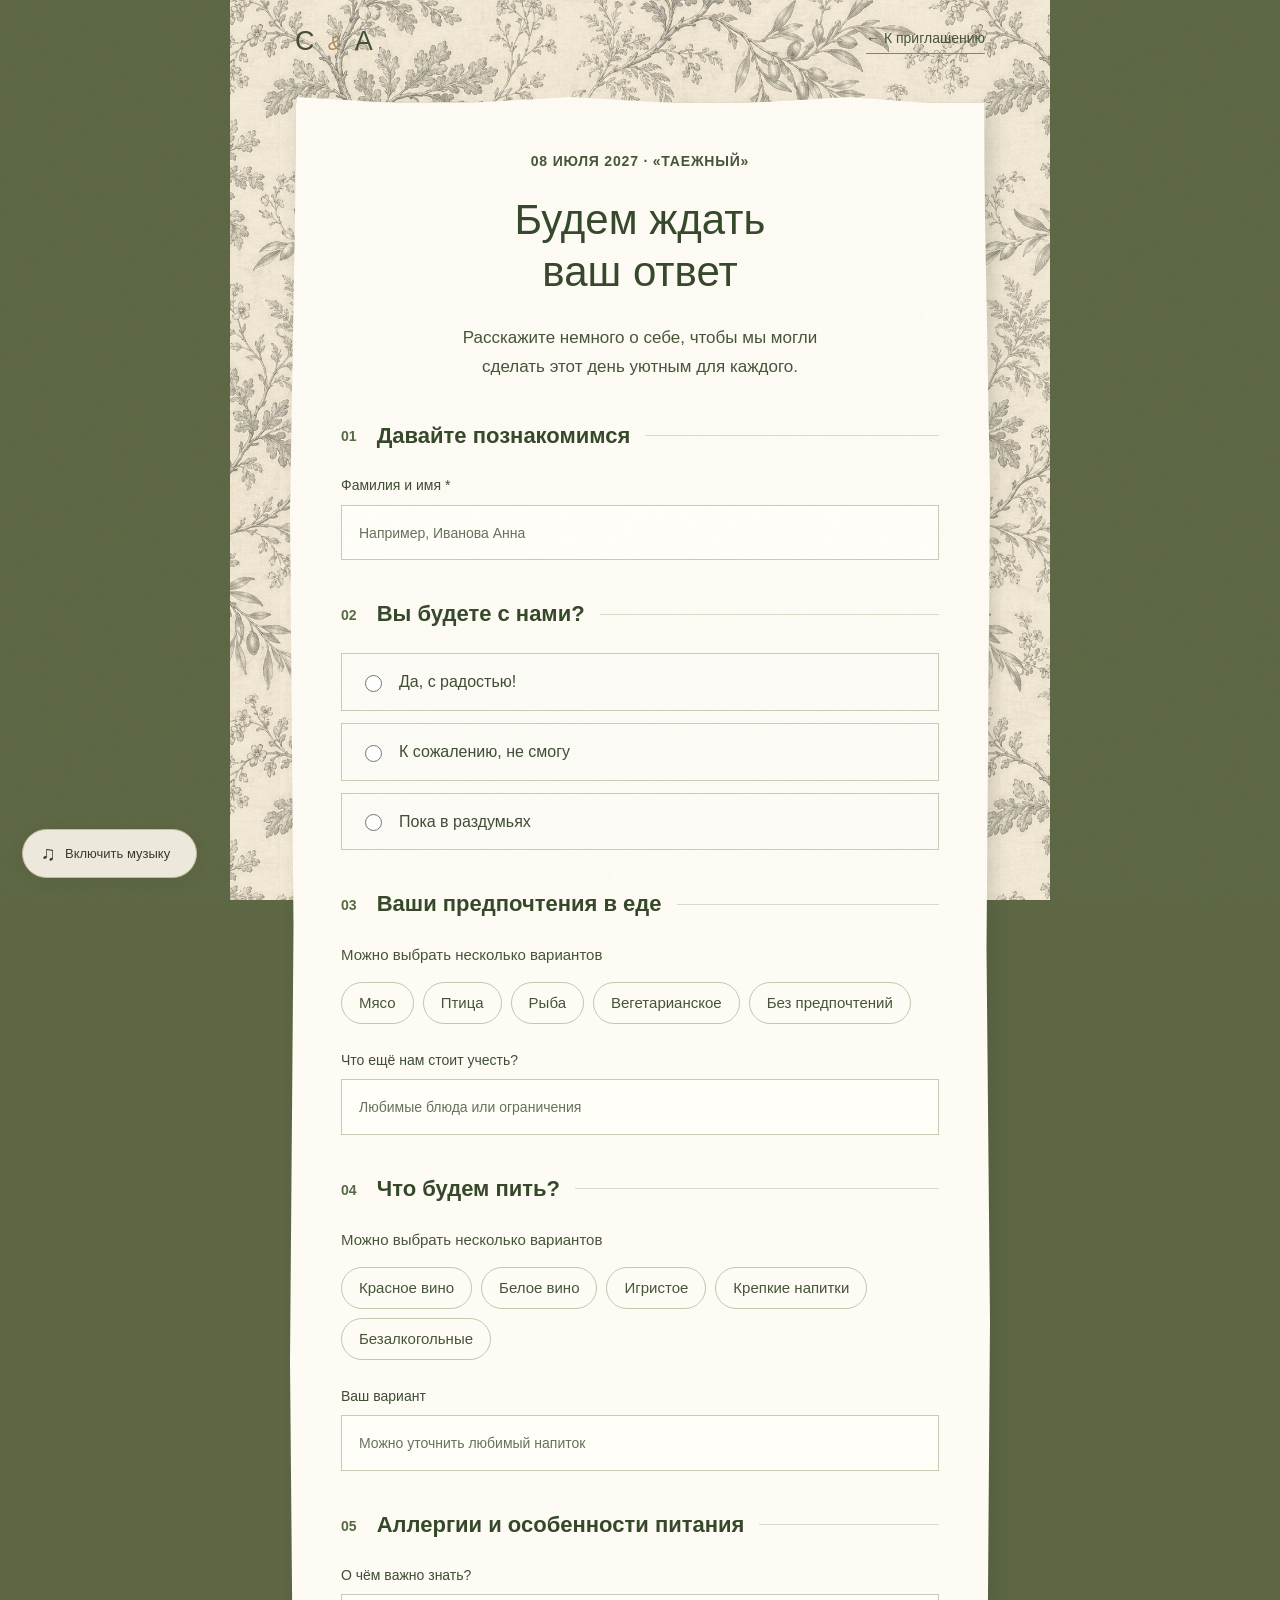
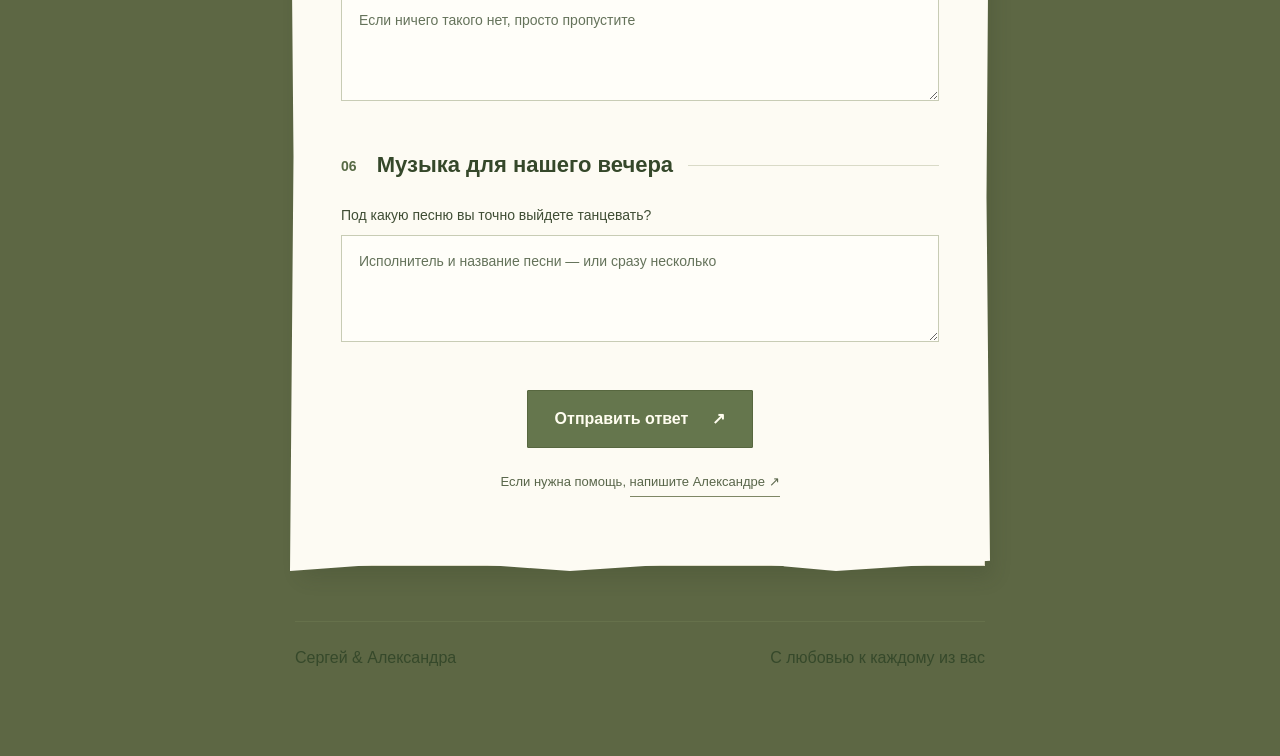
==== rsvp.html @ 19d443c9 "Add files via upload" ====
<!doctype html><html lang="ru"><head><meta charset="utf-8"><meta name="viewport" content="width=device-width,initial-scale=1"><meta name="theme-color" content="#eceee3"><title>Анкета гостя · Сергей и Александра</title><link rel="stylesheet" href="style.css?v=6"><link rel="stylesheet" href="redesign.css?v=2"><script src="app.js?v=7" defer></script><link rel="stylesheet" href="readability.css?v=2"><meta property="og:type" content="website">
<meta property="og:locale" content="ru_RU">
<meta property="og:site_name" content="Сергей и Александра · Свадебное приглашение">
<meta property="og:title" content="Приглашение на свадьбу Сергея и Александры">
<meta property="og:description" content="8 июля 2027 · 14:00 · мини-отель «Таежный». Откройте конверт — внутри ваше приглашение 💌">
<meta property="og:url" content="https://invitationfromsa.ru/rsvp.html">
<meta property="og:image" content="https://invitationfromsa.ru/envelope-v2.png">
<meta property="og:image:type" content="image/png">
<meta property="og:image:width" content="1536">
<meta property="og:image:height" content="1024">
<meta property="og:image:alt" content="Шалфейный свадебный конверт с цветами и зелёной сургучной печатью">
<meta name="twitter:card" content="summary">
<meta name="twitter:title" content="Приглашение на свадьбу Сергея и Александры">
<meta name="twitter:description" content="8 июля 2027 · 14:00 · мини-отель «Таежный». Будем рады разделить этот день с вами!">
<meta name="twitter:image" content="https://invitationfromsa.ru/envelope-v2.png">
<meta name="twitter:image:alt" content="Наш свадебный конверт">
<link rel="canonical" href="https://invitationfromsa.ru/rsvp.html">
</head><body class="form-page"><header><a class="monogram" href="index.html#home">С <i>&</i> А</a><a class="text-link" href="index.html#home">← К приглашению</a></header><main class="form-main"><p class="eyebrow">08 ИЮЛЯ 2027 · «ТАЕЖНЫЙ»</p><h1>Будем ждать<br><em>ваш ответ</em></h1><p class="form-intro">Расскажите немного о себе, чтобы мы могли<br>сделать этот день уютным для каждого.</p><form id="guest-form"><fieldset><legend><span>01</span> Давайте познакомимся</legend><label for="guest-name">Фамилия и имя *</label><input id="guest-name" name="name" autocomplete="name" placeholder="Например, Иванова Анна" maxlength="100" required><div class="form-honeypot" aria-hidden="true"><label>Не заполняйте это поле<input name="website" autocomplete="off" tabindex="-1"></label></div></fieldset><fieldset><legend><span>02</span> Вы будете с нами?</legend><div class="attendance"><label class="choice"><input type="radio" name="attendance" value="Да, с радостью буду!" required><span>Да, с радостью!</span></label><label class="choice"><input type="radio" name="attendance" value="К сожалению, не смогу"><span>К сожалению, не смогу</span></label><label class="choice"><input type="radio" name="attendance" value="Пока в раздумьях"><span>Пока в раздумьях</span></label></div></fieldset><div id="preferences"><fieldset><legend><span>03</span> Ваши предпочтения в еде</legend><p class="field-hint">Можно выбрать несколько вариантов</p><div class="chips" data-options="Мясо|Птица|Рыба|Вегетарианское|Без предпочтений" data-name="food"></div><label for="food-other">Что ещё нам стоит учесть?</label><input name="foodOther" id="food-other" maxlength="300" placeholder="Любимые блюда или ограничения"></fieldset><fieldset><legend><span>04</span> Что будем пить?</legend><p class="field-hint">Можно выбрать несколько вариантов</p><div class="chips" data-options="Красное вино|Белое вино|Игристое|Крепкие напитки|Безалкогольные" data-name="drinks"></div><label for="drinks-other">Ваш вариант</label><input name="drinksOther" id="drinks-other" maxlength="200" placeholder="Можно уточнить любимый напиток"></fieldset><fieldset><legend><span>05</span> Аллергии и особенности питания</legend><label for="allergies">О чём важно знать?</label><textarea name="allergies" id="allergies" rows="3" maxlength="500" placeholder="Если ничего такого нет, просто пропустите"></textarea></fieldset><fieldset><legend><span>06</span> Музыка для нашего вечера</legend><label for="songs">Под какую песню вы точно выйдете танцевать?</label><textarea name="songs" id="songs" rows="3" maxlength="500" placeholder="Исполнитель и название песни — или сразу несколько"></textarea></fieldset></div><div class="form-send"><button class="button" type="submit">Отправить ответ <span>↗</span></button><p class="form-contact">Если нужна помощь, <a class="text-link" href="https://t.me/alex36610" target="_blank" rel="noopener">напишите Александре ↗</a></p></div></form><section class="response-panel" id="response-panel" hidden aria-live="polite"></section></main><footer><span>Сергей & Александра</span><span>С любовью к каждому из вас</span></footer><button class="music-button" id="music" aria-label="Включить фоновую музыку" aria-pressed="false"><span>♫</span> <span id="music-label">Включить музыку</span></button></body></html>
---- style.css ----
:root{--paper:#faf8f0;--ink:#354536;--sage:#7c8d73;--muted:#697261;--line:#c9ceba;--gold:#a58c58}*{box-sizing:border-box}html{scroll-behavior:smooth;scroll-padding-top:80px}body{margin:0;background:var(--paper);color:var(--ink);font:18px/1.75 Georgia,'Times New Roman',serif}body:after{content:"";position:fixed;inset:0;pointer-events:none;opacity:.12;z-index:10;background-image:url("data:image/svg+xml,%3Csvg viewBox='0 0 180 180' xmlns='http://www.w3.org/2000/svg'%3E%3Cfilter id='n'%3E%3CfeTurbulence type='fractalNoise' baseFrequency='.7' numOctaves='3' stitchTiles='stitch'/%3E%3C/filter%3E%3Crect width='100%25' height='100%25' opacity='.22' filter='url(%23n)'/%3E%3C/svg%3E")}a{color:inherit;text-decoration:none}button,input,textarea{font:inherit}button,a,input,textarea{touch-action:manipulation}button{cursor:pointer}button:disabled{cursor:default}button:focus-visible,a:focus-visible,input:focus-visible,textarea:focus-visible,summary:focus-visible{outline:2px solid var(--gold);outline-offset:5px}p{margin:0 0 22px}h1,h2,h3{font-weight:400;line-height:1.15;margin:0}h2{font-size:clamp(36px,4.4vw,62px);margin:18px 0 32px}h3{font-size:29px}small{font-size:13px;color:var(--muted)}header{height:96px;max-width:1320px;margin:auto;padding:0 6%;display:flex;align-items:center;justify-content:space-between;gap:24px;border-bottom:1px solid #a8b69e36;background:#faf8f0}.monogram{font-size:30px;letter-spacing:3px;white-space:nowrap}.monogram i{font-size:20px;color:var(--gold)}nav{display:flex;gap:38px;font-size:15px}nav a:hover,.text-link:hover{color:#89996b}.nav-rsvp{font-size:14px;border-bottom:1px solid var(--sage);padding-bottom:4px}.eyebrow,.tiny,.opening-caption{font:11px/1.7 'Segoe UI',sans-serif;letter-spacing:2.7px}.eyebrow{color:#617151}.tiny{letter-spacing:1.4px;color:var(--muted)}.hero{min-height:780px;height:calc(100svh - 96px);max-height:1100px;position:relative;display:flex;align-items:center;justify-content:center;text-align:center;overflow:hidden}.hero-art{position:absolute;inset:0;background:url('forest.png') center/cover no-repeat;opacity:.87}.hero-art:after{content:"";position:absolute;inset:0;background:linear-gradient(0deg,var(--paper),transparent 18%,transparent 85%,#faf8f033)}.hero-content{position:relative;margin-top:-45px}.hero h1{font-size:clamp(62px,7.4vw,108px);letter-spacing:-4px;line-height:.98}.amp{display:block;font-size:52px;font-style:italic;line-height:1.1;color:var(--gold);margin:10px 0 0}.hero-subtitle{font-size:20px;font-style:italic;margin:30px 0 24px}.hero-date{display:flex;justify-content:center;gap:20px;align-items:center}.hero-date span{font-size:29px;letter-spacing:3px}.hero-date i{font-size:21px;color:var(--muted)}.scroll-link{font-size:13px;display:block;margin-top:34px}.scroll-link span{display:block;font-size:24px;margin-top:8px}.hero-footnote{position:absolute;bottom:26px;font:9px 'Segoe UI',sans-serif;letter-spacing:3px}.section{padding:100px 7%;max-width:1240px;margin:auto}.welcome{text-align:center;max-width:1000px}.lead{font-size:25px;line-height:1.5}.welcome>p:not(.eyebrow){color:#5b6454}.twig{font-size:32px;color:var(--gold);margin:48px 0}.twig:before,.twig:after{content:"";display:inline-block;vertical-align:middle;width:90px;height:1px;background:var(--line);margin:0 20px}.date-layout{display:grid;grid-template-columns:1fr 1fr;gap:60px;align-items:center;margin-top:40px}.script{font:italic 30px/1.5 Georgia,serif;color:#70835f}.date-message h3{font-size:39px;margin:15px 0}.date-message p{font-size:17px;margin-bottom:12px}.calendar{border:1px solid #8b997c;border-radius:140px 140px 8px 8px;padding:45px 32px 25px;max-width:360px;width:100%;margin:auto}.calendar-heading{font-size:28px;margin-bottom:20px}.calendar-heading span{font-size:14px;color:var(--muted);margin-left:8px}.weekdays,.calendar-days{display:grid;grid-template-columns:repeat(7,1fr);gap:6px;text-align:center}.weekdays{font:9px 'Segoe UI',sans-serif;color:var(--muted);margin-bottom:12px}.calendar-days span{font-size:16px;position:relative;aspect-ratio:1;display:grid;place-items:center;line-height:1}.calendar-days .wedding-day{border:1px solid var(--gold);border-radius:50%;color:var(--ink);background:#e8e9da}.calendar-days .wedding-day:after{content:"♡";position:absolute;right:-7px;top:-13px;color:var(--gold);font-size:24px}.place{display:grid;grid-template-columns:1fr 1fr;gap:75px;align-items:center;background:#eceee4;max-width:none;padding-left:max(7%,calc((100vw - 1080px)/2));padding-right:max(7%,calc((100vw - 1080px)/2))}.place-illustration{position:relative;padding:0 20px 20px}.place-window{height:460px;background:url('forest.png') 10% center/auto 100%;border-radius:48% 48% 2px 2px;border:8px solid #f6f5eb;box-shadow:0 12px 30px #52624215}.place-art-label{display:block;text-align:center;font-size:16px;font-style:italic;margin-top:14px}.place-copy h2{font-size:57px;margin-bottom:5px}.place-type{font-size:17px;font-style:italic;color:var(--muted);margin-bottom:30px}.place-copy p:not(.eyebrow){font-size:17px}address{font-style:normal;font-size:15px;color:var(--muted);margin:25px 0}.text-link{font-size:14px;border-bottom:1px solid var(--sage);padding-bottom:7px}.details{text-align:center}.detail-columns{display:grid;grid-template-columns:1fr 1fr;gap:85px;margin-top:60px}.detail-columns article{padding:0 10px}.detail-columns article+article{border-left:1px solid var(--line);padding-left:65px}.detail-symbol{font-size:44px;color:var(--sage);display:block;height:70px}.detail-columns h3{font-size:27px;margin:18px 0 23px}.detail-columns p{font-size:17px;color:#59624f}.swatches{display:flex;justify-content:center;gap:12px;margin:24px 0 13px}.swatches span{width:34px;height:34px;border-radius:50%;background:#eae5d7;border:1px solid #c8c6b5}.swatches span:nth-child(2){background:#d2c1a5}.swatches span:nth-child(3){background:#b6c0a6}.swatches span:nth-child(4){background:#85916b}.swatches span:nth-child(5){background:#e1c8bc}.rsvp-section{text-align:center;background:#e7ebdf;max-width:none;padding:62px 7%}.rsvp-border{max-width:960px;margin:auto;padding:62px 20px;border:1px solid #a8b293;outline:1px solid #c2cab6;outline-offset:9px}.rsvp-border p{font-size:18px}.button{display:inline-flex;align-items:center;justify-content:center;gap:35px;background:#4e6448;color:#fffdf3;border:1px solid #4e6448;padding:17px 30px;border-radius:3px;font-size:16px;line-height:1.5;transition:background .2s,transform .2s}.button:hover{background:#3b5237;transform:translateY(-2px)}.rsvp-border .rsvp-small{font-size:12px;margin:18px 0 0;color:var(--muted)}.closing{text-align:center;position:relative;background:linear-gradient(#faf8f0de,#faf8f0d9),url('forest.png') bottom/cover;max-width:none}.countdown{display:flex;justify-content:center;gap:45px;margin:26px 0 42px}.countdown div{min-width:65px}.countdown b{display:block;font-weight:400;font-size:47px;line-height:1.2}.countdown small{font:10px 'Segoe UI',sans-serif;letter-spacing:2px}.closing-message{font-size:18px}.signature{font-style:italic;font-size:32px;margin-bottom:13px}footer{padding:30px 7% 80px;display:flex;justify-content:space-between;align-items:center;gap:15px;font:12px/1.5 'Segoe UI',sans-serif;color:var(--muted);border-top:1px solid var(--line)}.text-button{border:0;border-bottom:1px solid #bbc0ae;padding:5px 0;background:none;color:var(--muted);font-size:13px}.music-button{position:fixed;bottom:20px;right:24px;z-index:60;border:1px solid #bdc6af;border-radius:40px;background:#faf8f0ed;color:var(--ink);font:12px 'Segoe UI',sans-serif;padding:12px 18px;box-shadow:0 4px 20px #2e452415;display:flex;gap:9px;align-items:center;backdrop-filter:blur(8px)}.music-button>span:first-child{font-size:20px}.music-button[aria-pressed=true]{background:#e6ebde}.invitation-closed{overflow:hidden}.opening{position:fixed;inset:0;z-index:50;display:flex;flex-direction:column;align-items:center;justify-content:center;background:radial-gradient(ellipse at 50% 30%,#faf8efb8,#e5eadbdc),url('forest.png') center/cover;transition:opacity 1s,visibility 1s}.opening-caption{margin-top:-20px;color:#586849}.opening-note{font-size:24px;font-style:italic;margin:18px 20px 100px;text-align:center}.envelope{position:relative;width:400px;height:255px;background:none;border:none;padding:0;perspective:1200px;isolation:isolate;filter:drop-shadow(0 20px 24px #4f66402b)}.envelope-back{position:absolute;inset:0;background:#a8b49a;border-radius:4px}.envelope-front{position:absolute;inset:0;z-index:4;background:#bec9ad;clip-path:polygon(0 0,50% 57%,100% 0,100% 100%,0 100%);border-radius:3px}.envelope-front:after{content:"";position:absolute;inset:0;background:#c7cfb8;clip-path:polygon(0 100%,50% 48%,100% 100%)}.envelope-flap{position:absolute;inset:0;z-index:5;background:#cad3bd;clip-path:polygon(0 0,100% 0,50% 60%);transform-origin:50% 0;transition:transform .9s ease,z-index .1s .5s;backface-visibility:visible}.seal{position:absolute;left:calc(50% - 31px);top:104px;width:62px;height:62px;border-radius:50%;z-index:6;display:grid;place-items:center;background:radial-gradient(circle at 30% 20%,#d4bb80,#aa8c51);color:#faf4dd;border:3px double #c3a367;box-shadow:0 4px 7px #5d582d38;font-size:15px;font-style:italic;transition:opacity .3s}.letter{display:flex;align-items:center;flex-direction:column;justify-content:center;position:absolute;left:8%;width:84%;top:6%;height:88%;background:#fcfaf2;border:1px solid #e4dfc8;z-index:2;transition:transform 1.1s .55s;box-shadow:0 2px 10px #77777710}.letter>span{font-style:italic;font-size:15px;color:var(--muted)}.letter strong{font-weight:400;font-size:30px;line-height:1.2;margin:10px 0}.letter small{font-size:10px;letter-spacing:2px}.open-hint{font:12px 'Segoe UI',sans-serif;letter-spacing:1px;color:#526346;margin-top:45px}.opening.opened .envelope-flap{transform:rotateX(180deg);z-index:1}.opening.opened .seal{opacity:0}.opening.opened .letter{transform:translateY(-145px)}.opening.opened .open-hint,.opening.opened .opening-note,.opening.opened .opening-caption{opacity:0;transition:opacity .4s}.opening.finished{opacity:0;visibility:hidden;pointer-events:none}.butterfly{position:fixed;left:50%;top:50%;width:32px;height:28px;z-index:9;animation:fly 2.3s ease-out forwards;animation-delay:var(--delay);opacity:0}.butterfly:before,.butterfly:after{content:"";position:absolute;top:0;width:16px;height:25px;background:linear-gradient(30deg,#f8f0d6,#fffdf0);border:1px solid #b6ac8055;border-radius:80% 80% 30% 80%;transform-origin:right center;animation:flutter .18s ease-in-out infinite alternate;box-shadow:0 0 10px #fff7d480}.butterfly:after{left:16px;transform-origin:left center;border-radius:80% 80% 80% 30%;animation-direction:alternate-reverse}@keyframes flutter{to{transform:rotateY(75deg)}}@keyframes fly{0%{opacity:0;transform:translate(-50%,0) scale(.35)}12%{opacity:1}75%{opacity:1}100%{opacity:0;transform:translate(var(--x),var(--y)) rotate(var(--r)) scale(1.2)}}
.form-page{background:radial-gradient(ellipse at top right,#e7ebdc99,transparent 45%),var(--paper)}.form-main{max-width:760px;margin:70px auto 100px;padding:0 28px}.form-main>.eyebrow,.form-main>h1,.form-intro,.deadline{text-align:center}.form-main h1{font-size:65px}.form-main h1 em{color:#7f8f6c}.form-intro{margin:25px 0 12px;font-size:17px}.deadline{font:12px 'Segoe UI',sans-serif;color:var(--muted);margin-bottom:65px}fieldset{padding:0;border:none;border-top:1px solid var(--line);margin:0 0 38px}legend{font-size:25px;line-height:1.4;padding:0 15px 0 0;margin-bottom:25px}legend>span{font:11px 'Segoe UI',sans-serif;color:#8a956f;vertical-align:middle;margin-right:14px}form label:not(.choice){display:block;font-size:14px;margin-bottom:8px}input[type=text],input:not([type]),textarea{width:100%;border:1px solid #c8cebd;background:#fffef9;padding:14px 17px;color:var(--ink);border-radius:3px;font:16px/1.6 Georgia,serif}textarea{resize:vertical;min-height:105px}input::placeholder,textarea::placeholder{color:#88907e;font-size:14px}.attendance{display:flex;flex-direction:column;gap:12px}.choice{display:flex;align-items:center;gap:14px;border:1px solid #c7ceba;padding:15px 18px;cursor:pointer;font-size:16px;background:#fffef84d;border-radius:3px}.choice:has(input:checked){background:#e5ebdb;border-color:#789064}.choice input{accent-color:#5b734b;width:17px;height:17px}.field-hint{font-size:13px;color:var(--muted);margin-bottom:15px}.chips{display:flex;flex-wrap:wrap;gap:9px;margin-bottom:25px}.chips label{cursor:pointer;margin:0!important}.chips input{position:absolute;opacity:0;width:1px;height:1px}.chips span{display:block;padding:8px 17px;border:1px solid #c6ceba;border-radius:30px;font-size:14px;transition:background .2s}.chips input:checked+span{background:#dfe8d5;border-color:#6c855b}.chips input:focus-visible+span{outline:2px solid var(--gold);outline-offset:3px}.form-send{text-align:center}.form-send>p{font-size:14px}.form-send strong{font-weight:400;color:#556b45}.form-send .privacy-note{font:11px/1.7 'Segoe UI',sans-serif;color:var(--muted);max-width:430px;margin:20px auto}.response-panel{text-align:center;padding:40px 0}.response-panel p{font-size:16px}.response-panel details{text-align:left;margin:35px 0;padding:22px;border:1px solid var(--line)}summary{cursor:pointer;font-size:16px}.response-panel textarea{font-size:13px}.response-panel .text-button{margin-top:15px}[hidden]{display:none!important}
@media(min-width:1500px){.hero-art{background-size:100% 100%}}@media(max-width:760px){body{font-size:16px}header{height:76px;padding:0 6%;gap:15px}.monogram{font-size:25px}nav{gap:18px;font-size:12px}.nav-rsvp{display:none}.hero{height:calc(100svh - 76px);min-height:650px;max-height:900px}.hero-art{background-size:auto 100%;background-position:52% center}.hero-content{margin-top:-25px}.hero h1{font-size:clamp(52px,12vw,83px);letter-spacing:-2px}.amp{font-size:40px;margin:8px 0}.hero-subtitle{font-size:16px;margin:25px 0}.hero-date span{font-size:25px}.eyebrow{font-size:9px;letter-spacing:2px}.hero-footnote{font-size:8px;letter-spacing:2px;bottom:27px}.section{padding:70px 7%}.lead{font-size:22px}.date-layout{grid-template-columns:1fr;gap:35px;margin-top:10px}.date-message h3{font-size:34px}.calendar{max-width:320px}.twig{margin:30px 0}.place{grid-template-columns:1fr;gap:40px}.place-illustration{max-width:380px;width:100%;margin:auto}.place-window{height:350px}.place-copy{text-align:center}.place-copy h2{font-size:46px}.detail-columns{grid-template-columns:1fr;gap:40px;margin-top:35px}.detail-columns article+article{padding:30px 10px 0;border-left:0;border-top:1px solid var(--line)}.details h2{font-size:40px}.rsvp-section{padding:45px 7%}.rsvp-border{padding:45px 14px}.rsvp-border h2{font-size:36px}.rsvp-border p{font-size:15px}.button{font-size:14px;padding:16px 20px;gap:20px}.rsvp-border .rsvp-small{font-size:10px}.countdown{gap:18px}.countdown div{min-width:50px}.countdown b{font-size:37px}.countdown small{font-size:8px;letter-spacing:1px}.closing-message{font-size:16px}.signature{font-size:26px}footer{flex-wrap:wrap;justify-content:center;text-align:center;font-size:10px;padding-bottom:85px;column-gap:25px}.music-button{right:14px;bottom:14px;font-size:10px;padding:9px 14px}.opening-note{font-size:19px;margin-bottom:95px}.envelope{width:310px;height:205px}.seal{top:78px;width:56px;height:56px;left:calc(50% - 28px)}.letter strong{font-size:25px}.letter>span{font-size:13px}.letter small{font-size:9px}.opening.opened .letter{transform:translateY(-115px)}.opening-caption{font-size:10px}.open-hint{font-size:10px;margin-top:35px}.desktop-break{display:none}.form-main{margin-top:50px;padding:0 23px}.form-main h1{font-size:49px}.form-intro{font-size:15px}.deadline{font-size:10px;margin-bottom:50px}legend{font-size:21px}.form-page header .text-link{font-size:12px}}@media(prefers-reduced-motion:reduce){html{scroll-behavior:auto}*,*:before,*:after{animation:none!important;transition:none!important}.opening.opened .letter{transform:translateY(-100px)}.butterfly{display:none}}


/* Refined botanical stationery — October 2026 revision */
@font-face{font-family:Marck;src:url('fonts/MarckScript-Regular.ttf') format('truetype');font-display:swap;font-weight:400}
:root{--paper:#f8f3e8;--ink:#383b2a;--sage:#7e8665;--muted:#72705e;--line:#d0c6ae;--gold:#a78b53}
body{background:#e9e4d7}body:after{opacity:.08}header{height:78px;background:#f8f3e8e8;max-width:1100px;border-color:#b3a98e55}.monogram{font-size:25px}.monogram i{color:var(--gold)}nav{font-size:13px;gap:30px}.nav-rsvp{font-size:12px}
#invitation{max-width:1100px;margin:auto;background:var(--paper);box-shadow:0 12px 100px #343a2515}
.hero{height:auto;min-height:0;max-height:none;padding:46px 35px 65px;background:#e9e4d7;overflow:visible}
.hero-art{display:none}.hero-content{width:660px;max-width:100%;min-height:800px;margin:0;display:flex;flex-direction:column;align-items:center;justify-content:center;padding:58px 23% 48px 9%;background:url('invitation-paper.png') center/100% 100% no-repeat;box-shadow:0 18px 45px #373a2726;position:relative;transform:rotate(-1deg)}
.hero-content:after{content:"";position:absolute;inset:16px 19% 16px 16px;border:1px solid #ad915132;pointer-events:none}
.hero .eyebrow{font:10px/1.8 Georgia,serif;letter-spacing:2.4px;margin-bottom:40px}
.hero h1{font-family:Marck,'Segoe Script',cursive;font-size:clamp(58px,6.8vw,83px);letter-spacing:-2px;font-weight:400;line-height:1.05;color:#383c28}
.amp{font:italic 35px Georgia,serif;margin:17px 0 14px;position:relative;color:#96804d}
.amp:before,.amp:after{content:"";display:inline-block;width:45px;height:1px;background:#b19b70;vertical-align:middle;margin:0 17px}
.hero-subtitle{font-size:16px;font-style:normal;line-height:1.7;margin:30px 0;color:#6b6652;max-width:240px}
.hero-date{margin-top:0;padding:5px 0;gap:18px}.hero-date span{font-size:26px;letter-spacing:1px}.hero-date i{font-size:17px}
.scroll-link{font-size:11px;margin-top:38px;letter-spacing:.3px}.scroll-link span{font-size:19px;margin-top:8px}.hero-footnote{display:none}
.section{padding:78px 9%;max-width:950px}h2{font-size:48px;margin:14px 0 25px;font-family:Marck,'Segoe Script',cursive;line-height:1.2}.eyebrow{font-size:9px;letter-spacing:2.2px;color:#787451}.lead{font-size:23px}.welcome>p:not(.eyebrow){color:#6a6755}.welcome>p{font-size:16px}.twig{margin:35px 0;font-size:23px}.twig:before,.twig:after{width:65px;background:#c4b38b}
.script{font-family:Marck,'Segoe Script',cursive;font-size:34px;font-style:normal;color:#777958}.date-layout{gap:45px;margin-top:25px}.date-message h3{font-size:31px}.date-message p{font-size:15px}.tiny{font-size:9px}.calendar{border-radius:2px;border-color:#b5a47e;padding:30px 22px 22px;max-width:310px}.calendar-heading{font-family:Marck,cursive;font-size:30px;margin-bottom:17px}.calendar-heading span{font:12px Georgia,serif}.calendar-days span{font-size:15px}.calendar-days .wedding-day{background:#eeeadb;border-color:#ab935b}
.place{display:block;position:relative;background:#efebdf;max-width:none;padding:65px 12%;text-align:center;border-block:1px solid #c1b28e55}.place-illustration{display:none}.place-copy{max-width:550px;margin:auto}.place-copy h2{font:52px Marck,cursive;margin:8px 0 0}.place-copy .place-type{margin-bottom:22px;font-size:15px}.place-copy p:not(.eyebrow){font-size:16px}.place-copy address{font-size:14px;margin:20px 0 27px}.text-link{font-size:13px}
.details .detail-columns{gap:50px;margin-top:35px}.detail-columns article{padding:0}.detail-columns article+article{padding-left:40px;border-color:#c9bb9b}.detail-symbol{font-size:30px;height:45px;color:#a18b58}.detail-columns h3{font-size:22px;line-height:1.3;margin:14px 0 20px}.detail-columns p{font-size:15px;color:#686450}.swatches span{width:27px;height:27px}.detail-columns small{font-size:11px}
.rsvp-section{background:#eae7d9;padding:42px 9%;max-width:none}.rsvp-border{outline:none;padding:45px 18px;border-color:#b29b6e}.rsvp-border .eyebrow{font-size:8px}.rsvp-border h2{font-size:49px}.rsvp-border p{font-size:16px}.button{border-radius:0;background:#5b6447;border-color:#5b6447;font-size:14px;padding:15px 26px;gap:24px}.button:hover{background:#444e34}.rsvp-border .rsvp-small{font-size:11px}
.closing{background:var(--paper);max-width:none;padding:65px 9%}.closing .script{font-size:37px}.countdown{gap:30px;margin:20px 0 30px}.countdown b{font-size:35px}.countdown small{font-size:8px;color:#817759}.closing-message{font-size:16px}.signature{font:37px Marck,cursive;margin:24px 0 12px}
footer{font-size:10px;padding-top:24px;padding-bottom:82px;border-color:#cabf9f66;gap:10px}.text-button{font-size:11px}.music-button{font-size:10px;border-color:#c7bb9a;background:#f8f3e8ed;box-shadow:0 3px 15px #333b2110}
.opening{background:radial-gradient(ellipse at 50% 40%,#f5f1e5,#e4dfcc);overflow:hidden;perspective:1600px}
.opening:before{content:"";position:absolute;width:min(85vw,900px);height:80vh;left:-65%;top:-8%;background:repeating-linear-gradient(125deg,transparent 0 47px,#7c875413 48px 59px,transparent 60px 110px);filter:blur(13px);transform:rotate(-16deg);pointer-events:none}
.opening-caption{margin-top:0;font-size:9px;letter-spacing:3px;color:#77745c}.opening-note{font:36px Marck,cursive;margin:15px 20px 23px;color:#52583d}
.envelope{width:min(770px,92vw);height:auto;aspect-ratio:1.5;margin:0;filter:drop-shadow(0 20px 24px #4b4d2d24);transition:transform 1.8s ease;isolation:isolate;transform:rotate(-5deg);overflow:visible}
.envelope-back{inset:10% 5% 9% 5%;border:1px solid #aeb18c;background:linear-gradient(130deg,#9da781,#c1c5a4);border-radius:2px}
.envelope-body,.envelope-flap img{display:block;position:absolute;inset:0;width:100%;height:100%;object-fit:contain}
.envelope-body{z-index:4;transition:clip-path .01s .25s;clip-path:polygon(0 0,100% 0,100% 100%,0 100%)}
.envelope-flap{inset:0;z-index:5;clip-path:polygon(4% 9%,96% 9%,95% 27%,84% 34%,79% 40%,76% 47%,68% 53%,61% 58%,52% 63%,43% 60%,33% 54%,24% 48%,10% 33%,4% 17%);background:none;transform-origin:50% 9%;transition:transform 1.1s ease,z-index .01s .5s;backface-visibility:visible;filter:drop-shadow(0 2px 3px #46523330)}
.envelope-inscription{position:absolute;left:47%;top:27%;font:clamp(23px,3.5vw,40px) Marck,cursive;color:#465136;z-index:7;transform:rotate(3deg)}
.envelope-front,.seal{display:none}
.letter{left:17%;top:14%;width:66%;height:70%;z-index:3;box-shadow:0 -5px 20px #3b421921;border:1px solid #b7a173;background:var(--paper) url('invitation-paper.png') center/100% 100%;padding-right:10%;transition:transform 1.35s .55s,box-shadow 1s}
.letter>span{font-size:14px}.letter strong{font:42px/1.05 Marck,cursive;margin:16px 0}.letter small{font-size:9px}.open-hint{font-size:10px;letter-spacing:1.4px;margin:26px 20px 0;color:#787459}
.opening.opened .envelope{transform:rotate(0) translateY(70px)}.opening.opened .envelope-flap{transform:rotateX(175deg);z-index:1}.opening.opened .envelope-body{clip-path:polygon(0% 40%,25% 45%,51% 65%,76% 47%,100% 27%,100% 100%,0 100%)}
.opening.opened .letter{transform:translateY(-68%);box-shadow:0 15px 30px #3b421926}
.opening.opened .opening-note,.opening.opened .opening-caption,.opening.opened .open-hint{transition:opacity .35s;opacity:0}
.opening.finished{transition:opacity 1.1s,visibility 1.1s}.butterfly{top:49%}
.form-page{background:#e9e4d7}.form-page header{background:#f8f3e8}.form-main{max-width:760px;background:var(--paper);margin:40px auto 65px;padding:65px 65px;box-shadow:0 12px 50px #343a2512;border-top:2px solid #a88c53}.form-main h1{font:62px/1.03 Marck,cursive}.form-main h1 em{font-style:normal;color:#75805b}.form-intro{font-size:15px}.deadline{font-size:10px}.form-main legend{font-size:22px}.choice{border-radius:0;font-size:15px;border-color:#c9c0a8}.choice:has(input:checked){background:#e9eadc;border-color:#86906b}.chips span{border-color:#c9c0a8;font-size:13px}.chips input:checked+span{background:#e5e8d7;border-color:#89916f}.form-main input:not([type]),.form-main textarea{background:#fffcf5;border-color:#c9c0a8;border-radius:0}.form-page footer{max-width:1100px;margin:auto}
@media(min-width:1400px){.hero{padding-top:55px}.hero-content{width:690px;min-height:850px}}
@media(max-width:760px){
header{height:66px;padding:0 6%}nav{gap:20px;font-size:11px}.monogram{font-size:23px}
.hero{padding:24px 18px 40px;background:#e9e4d7;min-height:0;height:auto;max-height:none}.hero-content{min-height:0;aspect-ratio:.738;width:560px;max-width:100%;padding:8% 21% 7% 6%;transform:rotate(-.6deg)}
.hero-content:after{inset:9px 19% 9px 9px}
.hero .eyebrow{font-size:clamp(6px,1.3vw,8px);letter-spacing:1.5px;margin-bottom:clamp(16px,4vw,30px)}
.hero h1{font-size:clamp(38px,8.8vw,65px);letter-spacing:-1.4px;line-height:.96}.amp{font-size:clamp(20px,4vw,30px);margin:10px 0}.amp:before,.amp:after{width:25px;margin:0 12px}
.hero-subtitle{font-size:clamp(11px,2.4vw,15px);margin:clamp(16px,4vw,25px) 0;max-width:190px;line-height:1.6}
.hero-date{gap:12px}.hero-date span{font-size:clamp(17px,4vw,24px)}.hero-date i{font-size:clamp(12px,2.8vw,17px)}
.scroll-link{font-size:clamp(8px,1.8vw,11px);margin-top:clamp(18px,4vw,30px)}.scroll-link span{font-size:17px;margin-top:4px}
.section{padding:55px 8%}h2{font-size:40px}.welcome>p{font-size:15px}.welcome .lead{font-size:21px}.date-layout{gap:28px}.date-message h3{font-size:29px}.script{font-size:31px}.calendar{max-width:290px;padding:23px 24px}
.place{padding:50px 8%}.place-copy h2{font-size:45px}.place-copy p:not(.eyebrow){font-size:15px}.place-copy address{font-size:13px}
.details .detail-columns{gap:30px}.detail-columns article+article{padding:28px 0 0;border-left:0}.detail-columns h3{font-size:21px}.detail-columns p{font-size:15px}.details h2{font-size:40px}
.rsvp-section{padding:32px 6%}.rsvp-border{padding:34px 13px}.rsvp-border h2{font-size:38px}.rsvp-border p{font-size:14px}.rsvp-border .eyebrow{font-size:7px;letter-spacing:1.5px}.rsvp-border .rsvp-small{font-size:9px}.button{font-size:12px;padding:15px 18px;gap:13px}.closing{padding:48px 7%}.closing-message{font-size:14px}.signature{font-size:31px}.countdown{gap:18px}.countdown b{font-size:30px}.countdown small{font-size:7px}
.opening-note{font-size:29px;margin-bottom:22px}.opening-caption{font-size:8px;letter-spacing:2px}.envelope{width:96vw;max-width:600px;aspect-ratio:1.5}.open-hint{font-size:8px;margin-top:26px}.letter strong{font-size:clamp(24px,6vw,38px);margin:10px 0}.letter>span{font-size:11px}.letter small{font-size:7px}.envelope-inscription{font-size:clamp(22px,5.2vw,34px)}.opening.opened .letter{transform:translateY(-70%)}.opening.opened .envelope{transform:rotate(0) translateY(45px)}
.form-main{margin:20px 15px 40px;padding:40px 24px}.form-main h1{font-size:49px}.form-intro{font-size:14px}.form-main legend{font-size:20px}.form-send .button{font-size:12px}.privacy-note{font-size:10px}.music-button{font-size:9px}
}
@media(prefers-reduced-motion:reduce){.opening.opened .letter{transform:translateY(-60%)}.opening.opened .envelope{transform:none}}


/* Version 3: one continuous, upright invitation surface. */
:root{--paper:#f5ecd9}
body,.form-page{background:var(--paper)}
body:before{content:"";position:fixed;inset:0;z-index:-1;background:url('invitation-paper.png') center/100% 100% no-repeat;pointer-events:none}
body{isolation:isolate}
#invitation{position:relative;max-width:none;width:100%;margin:0;background:transparent;box-shadow:none}
header,.form-page header{max-width:none;width:100%;background:transparent;border:0;padding:0 13%;height:78px}
.monogram{white-space:nowrap}
.hero{width:100%;height:auto;min-height:calc(100svh - 78px);max-height:none;background:transparent;padding:45px 0 65px;overflow:hidden}
.hero-content{width:74%;max-width:800px;min-height:0;aspect-ratio:auto;margin:0 auto;padding:25px 0;transform:none;box-shadow:none;background:none}
.hero-content:after{display:none}
.hero h1{font-size:clamp(54px,6.8vw,85px);line-height:1.05;letter-spacing:-1px}
.hero .eyebrow{margin-bottom:32px}
.hero-subtitle{font-size:17px;max-width:none;margin:25px 0}
.hero-date{margin:4px 0}
.amp{font:italic 31px Georgia,serif;margin:18px 0}
.scroll-link{margin-top:32px;font-size:12px}
main>.section{width:72%;max-width:940px;margin:0 auto;padding:75px 0;background:transparent;border:0}
.welcome{border-top:1px solid #ab905352!important}
.date-layout{gap:38px}
.place-copy{max-width:600px}
.details .detail-columns{gap:45px}
.detail-columns article+article{padding-left:35px}
.rsvp-border{padding:40px 0;border:0;outline:none}
.rsvp-section{border-block:1px solid #ab905352!important}
.closing{background:none}
footer,.form-page footer{width:74%;max-width:980px;margin:auto;background:transparent;padding:26px 0 85px;border-top:1px solid #ab905352}
.envelope{transform:none}
.opening.opened .envelope{transform:translateY(70px)}
.form-main{width:72%;max-width:700px;margin:35px auto 70px;padding:30px 0;background:transparent;border:0;box-shadow:none}
.form-main h1{font-size:62px}
.form-page .response-panel{background:transparent}
@media(min-width:1400px){.hero{padding-top:45px}.hero-content{width:74%;min-height:0}}
@media(max-width:760px){
header,.form-page header{height:65px;padding:0 12%;gap:15px}
nav{font-size:10px;gap:14px}.monogram{font-size:23px}
.hero{padding:35px 0 50px;min-height:calc(100svh - 65px);height:auto}
.hero-content{width:76%;max-width:none;min-height:0;aspect-ratio:auto;margin:0 auto;padding:20px 0;transform:none;background:none;box-shadow:none}
.hero h1{font-size:clamp(40px,9.3vw,65px);letter-spacing:-1px}
.hero .eyebrow{font-size:8px;letter-spacing:1.5px;margin-bottom:32px}
.amp{font-size:27px;margin:15px 0}
.hero-subtitle{font-size:14px;line-height:1.8;max-width:none;margin:28px 0}
.hero-date span{font-size:24px}.hero-date i{font-size:16px}.hero-date{gap:14px}
.scroll-link{font-size:10px;margin-top:32px}.scroll-link span{font-size:20px}
main>.section{width:74%;max-width:none;padding:50px 0;margin:0 auto}
h2,.details h2{font-size:38px}.welcome>p{font-size:14px}.welcome .lead{font-size:20px}
.eyebrow{font-size:8px;letter-spacing:1.5px}
.date-layout{gap:25px}.calendar{width:100%;max-width:290px;padding:24px 18px}
.place-copy h2{font-size:44px}.place-copy p:not(.eyebrow){font-size:14px}.place-copy address{font-size:12px}
.detail-columns article+article{padding:25px 0 0}.detail-columns h3{font-size:20px}.detail-columns p{font-size:14px}
.rsvp-border{padding:10px 0}.rsvp-border h2{font-size:36px}.rsvp-border p{font-size:13px}
.rsvp-border .eyebrow{font-size:7px;letter-spacing:1px}.button{font-size:12px;padding:14px 13px;gap:10px}
.rsvp-border .rsvp-small{font-size:9px}.countdown{gap:12px}.countdown div{min-width:43px}.countdown b{font-size:28px}.countdown small{font-size:7px}
.signature{font-size:29px}.closing-message{font-size:14px}
footer,.form-page footer{width:74%;padding:24px 0 85px;gap:15px}
.envelope{transform:none}.opening.opened .envelope{transform:translateY(45px)}
.form-main{width:74%;margin:25px auto 50px;padding:25px 0;background:none;box-shadow:none;border:0}
.form-main h1{font-size:46px}.form-main>.eyebrow{font-size:7px}
.form-intro{font-size:14px}.form-intro br{display:none}
.form-main legend{font-size:20px}.choice{font-size:14px;padding:13px 12px;gap:10px}
.form-main input:not([type]),.form-main textarea{padding:12px;font-size:15px}
.form-main input::placeholder,.form-main textarea::placeholder{font-size:12px}
.chips span{padding:7px 13px;font-size:12px}.form-send .button{font-size:11px;padding:14px 10px}
.form-send>p{font-size:12px}
}
@media(prefers-reduced-motion:reduce){.envelope,.opening.opened .envelope{transform:none}}


/* Version 4 — legible navigation and refined event details. */
.envelope-inscription{transform:none;left:46%;top:27%;width:32%;text-align:center;white-space:nowrap;color:#364329}
.opening-caption{font:12px/1.7 'Segoe UI',sans-serif;letter-spacing:2px;color:#575c42}
.open-hint{font:13px/1.6 'Segoe UI',sans-serif;letter-spacing:.3px;color:#575c42}
header,.form-page header{width:74%;height:88px;margin:0 18% 0 8%;padding:0;gap:25px;position:relative}
header nav{display:flex;flex:1;justify-content:flex-end;gap:34px;font:17px/1.5 'Segoe UI',sans-serif}
header nav a{padding:9px 0;color:#333d27;border-bottom:1px solid transparent}
header nav a:hover,header nav a:focus-visible{border-bottom-color:#9b7e40;color:#56613e}
.nav-rsvp{display:none}
.monogram{font-size:29px}
.form-page header .text-link{font:15px/1.6 'Segoe UI',sans-serif;color:#36422c}
.eyebrow,.hero .eyebrow{font:12px/1.7 'Segoe UI',sans-serif;letter-spacing:1.8px;color:#535a3e}
.hero .eyebrow{margin-bottom:30px}
.hero{min-height:calc(100svh - 88px)}
.scroll-link{font-size:14px;color:#4c553a}
.tiny{font-size:12px;letter-spacing:.8px;color:#646448}
.rsvp-border .eyebrow{font-size:11px}
.rsvp-border .rsvp-small{font-size:12px}
.date-layout{gap:55px;align-items:center;margin-top:40px}
.date-message .script{font-size:37px}
.date-message h3{font-size:36px;margin:15px 0 12px}
.date-message>p{font-size:17px}
.date-message .tiny{display:block;margin-bottom:26px}
.calendar{position:relative;border:1px solid #ad925c;border-radius:130px 130px 4px 4px;padding:47px 25px 23px;max-width:340px;background:#fffaf126;box-shadow:inset 0 0 0 7px #f6efdf,inset 0 0 0 8px #b29b6955}
.calendar:before{content:"❧";position:absolute;top:10px;left:0;right:0;text-align:center;color:#9f854f;font-size:24px;line-height:1}
.calendar-heading{font-size:35px;margin-bottom:18px;color:#465137}
.calendar-heading span{font:13px Georgia,serif;color:#776745;border-bottom:1px solid #b9a16d;padding-bottom:4px}
.weekdays{font:11px/1.5 'Segoe UI',sans-serif;color:#5a6045;gap:7px;margin-bottom:12px}
.calendar-days{gap:7px}
.calendar-days span{font-size:18px}
.calendar-days .wedding-day{background:#6c7650;color:#fff9e9;border:1px solid #b59a5e;box-shadow:0 0 0 3px #f7f0df,0 0 0 4px #b49c68;font-weight:400}
.calendar-days .wedding-day:after{content:"♡";font-size:23px;color:#927338;top:-16px;right:-9px}
.calendar-note{margin:17px 0 0;padding-top:10px;border-top:1px solid #b9a16d66;font:24px Marck,cursive;color:#626b48;text-align:center}
.calendar-note span{font:12px Georgia,serif;color:#816b40;margin-right:7px}
.save-date{display:inline-flex;gap:11px;align-items:center;justify-content:center;border-bottom:1px solid #998453;padding:6px 0;color:#455335;font-size:15px}
.save-date:hover{color:#8d7036}
.place.section{padding-top:70px;padding-bottom:70px}
.venue-kicker{text-align:center;margin-bottom:38px}
.venue-layout{display:grid;grid-template-columns:.85fr 1.4fr;gap:55px;align-items:center;text-align:center;max-width:810px;margin:auto}
.venue-welcome{position:relative;border:1px solid #ae945c;border-radius:130px 130px 3px 3px;padding:34px 15px 30px;box-shadow:inset 0 0 0 7px #f6efdf,inset 0 0 0 8px #b29b6955}
.venue-ornament{width:125px;height:88px;display:block;margin:0 auto 4px;color:#89906a}
.venue-welcome .script{font-size:31px}
.venue-time{font:48px/1.2 Georgia,serif;letter-spacing:2px;color:#465137;margin:12px 0 9px}
.venue-welcome .venue-time-label{font:12px/1.6 'Segoe UI',sans-serif;letter-spacing:1px;color:#696b4a}
.place-copy h2{font-size:57px;margin:0 0 5px}
.place-copy .place-type{font-size:17px;margin-bottom:22px;color:#5e6449}
.place-copy .venue-message{font-size:17px;margin:0 0 21px;line-height:1.7}
.place-copy address{font-size:16px;color:#4e553d;margin:0 0 25px;line-height:1.8}
.venue-address-label{display:block;font:11px/1.6 'Segoe UI',sans-serif;letter-spacing:1.3px;color:#79714e;margin-bottom:9px}
.place-copy .button{font-size:15px;padding:13px 27px;gap:18px}
.detail-symbol{font-size:35px}
.detail-columns h3{font-size:25px}
.detail-columns p{font-size:17px}
.detail-columns small{font-size:12px}
.form-main>.eyebrow{font-size:12px}
.deadline{font-size:13px}
.countdown small{font-size:10px}
footer,.form-page footer{font-size:12px}
footer .text-button{font-size:12px}
@media(max-width:760px){
header,.form-page header{height:79px;width:75%;margin:0 17% 0 8%;gap:12px}
header nav{font-size:14px;gap:16px;justify-content:space-between}
.monogram{font-size:25px;letter-spacing:1px}.monogram i{font-size:16px}
header nav a{padding:10px 0}
.form-page header .text-link{font-size:13px}
.hero{min-height:calc(100svh - 79px)}
.eyebrow,.hero .eyebrow{font-size:11px;letter-spacing:1px}
.hero .eyebrow{margin-bottom:28px}
.scroll-link{font-size:12px}
.opening-caption{font-size:11px;letter-spacing:1.5px}
.open-hint{font-size:12px;margin-top:20px}
.envelope-inscription{transform:none;left:46%;top:27%;width:32%;font-size:clamp(23px,5.2vw,34px)}
.tiny{font-size:11px;letter-spacing:.5px}
.date-layout{grid-template-columns:1fr;gap:35px;margin-top:32px}
.date-message .script{font-size:33px}.date-message h3{font-size:32px}.date-message>p{font-size:16px}.date-message .tiny{font-size:11px;margin-bottom:18px}
.save-date{font-size:14px}
.calendar{max-width:310px;padding:44px 22px 22px}
.calendar-heading{font-size:33px}
.weekdays{font-size:10px;gap:5px}.calendar-days{gap:6px}.calendar-days span{font-size:17px}
.calendar-note{font-size:24px}
.venue-kicker{margin-bottom:28px}
.venue-layout{grid-template-columns:1fr;gap:30px}
.venue-welcome{max-width:270px;width:100%;margin:auto;padding:28px 15px 25px;border-radius:110px 110px 3px 3px}
.venue-ornament{height:76px;width:110px}
.venue-welcome .script{font-size:29px}.venue-time{font-size:43px}.venue-welcome .venue-time-label{font-size:11px}
.place-copy h2{font-size:48px}.place-copy .place-type{font-size:16px}
.place-copy .venue-message{font-size:15px}.place-copy address{font-size:14px;line-height:1.9}
.venue-address-label{font-size:11px}
.place-copy .button{font-size:14px;padding:14px 22px}
.detail-columns h3{font-size:23px}.detail-columns p{font-size:15px}.detail-columns small{font-size:11px}
.rsvp-border .eyebrow{font-size:10px;letter-spacing:.7px}
.rsvp-border p{font-size:15px}.rsvp-border .rsvp-small{font-size:11px}
.form-main>.eyebrow{font-size:10px}.deadline{font-size:12px}
.countdown small{font-size:9px}
footer,.form-page footer{font-size:11px}
}
@media(max-width:380px){header nav{font-size:13px;gap:12px}.monogram{font-size:23px}header,.form-page header{gap:10px}.hero .eyebrow{font-size:10px}.calendar{padding-left:15px;padding-right:15px}.weekdays{font-size:9px}.calendar-days span{font-size:16px}}

header nav{justify-content:center}
.form-page header .text-link{margin-right:8%}

/* Version 5 — invitation confirmation and butterfly flight. */
.rsvp-confirm{position:relative;min-height:72px;min-width:350px;margin:10px auto 0;padding:19px 30px;gap:17px;border:1px solid #c9b37a;border-radius:4px;background:linear-gradient(125deg,#5b6d4b,#3f5435);color:#fffaf0;font:18px/1.4 Georgia,serif;letter-spacing:.2px;box-shadow:inset 0 0 0 4px #4d6040,inset 0 0 0 5px #d2bd8466,0 10px 23px #3b4e2b30;transition:transform .2s,box-shadow .2s,background .2s}
.rsvp-confirm .cta-check{display:grid;place-items:center;width:27px;height:27px;border:1px solid #d6c38a;border-radius:50%;color:#f1e1ad;font:16px/1 Georgia,serif;flex-shrink:0}
.rsvp-confirm .cta-arrow{font-size:21px;color:#dfc991}
.rsvp-confirm:hover{background:linear-gradient(125deg,#4e6340,#34492b);box-shadow:inset 0 0 0 4px #435638,inset 0 0 0 5px #d2bd84aa,0 13px 27px #3b4e2b3b;transform:translateY(-2px)}
.rsvp-confirm:focus-visible{outline:3px solid #ad8745;outline-offset:5px}
.butterfly{width:48px;height:42px;scale:var(--butterfly-scale,1);animation-duration:2.6s}
.butterfly:before,.butterfly:after{width:24px;height:36px;background:linear-gradient(35deg,#c9b87c,#f5e9c7 38%,#fffdf0);border:1px solid #a69b6b88;box-shadow:0 2px 8px #59623c20}
.butterfly:after{left:24px}
@media(max-width:760px){.rsvp-confirm{min-width:0;width:100%;max-width:390px;min-height:70px;padding:18px 19px;font-size:16px;gap:12px}.rsvp-confirm .cta-check{width:25px;height:25px;font-size:15px}.rsvp-confirm .cta-arrow{font-size:19px}.butterfly{width:42px;height:36px}.butterfly:before,.butterfly:after{width:21px;height:32px}.butterfly:after{left:21px}}
@media(prefers-reduced-motion:reduce){.rsvp-confirm,.rsvp-confirm:hover{transition:none;transform:none}.butterfly{display:none}}

.form-honeypot{position:absolute;left:-10000px;width:1px;height:1px;overflow:hidden}.form-error{background:#f8eee1;border:1px solid #b58866;padding:15px;color:#77472f;font-size:15px!important;text-align:left}.button:disabled{opacity:.65;cursor:wait;transform:none}.form-contact{font-size:13px!important;margin-top:23px!important}.form-contact .text-link{font-size:13px}
---- redesign.css ----
/* Botanical paper collage. The opening envelope and its animation are unchanged. */
body:before{background:#5d6744}
#invitation{--collage-olive:#606b46;--collage-dark:#3e482f;--collage-paper:#fffdf6;--collage-gold:#aa8b49;max-width:820px;margin:0 auto;background:#e5e3d9 url('botanical-toile.png') center top/720px auto repeat;box-shadow:0 0 70px #29311e45;color:#37402e;overflow:hidden}
#invitation>header{position:relative;width:100%;height:82px;margin:0;padding:0 38px;gap:25px;background:#eeede3cc;border:0;border-bottom:1px solid #7c865033}
#invitation>header .monogram{font-size:27px;letter-spacing:2px}
#invitation>header nav{font:14px/1.5 'Segoe UI',sans-serif;gap:28px;justify-content:flex-end}
#invitation>header nav a{color:#3e482f}
#invitation main{padding-bottom:0}
#invitation .section,#invitation main>.section{position:relative;max-width:none;width:100%;padding:45px 58px;margin:0;background:transparent;border:0!important}
#invitation .eyebrow{font:11px/1.65 'Segoe UI',sans-serif;color:#60684b;letter-spacing:1.8px;margin:0 0 17px}
#invitation h2{font:46px/1.18 Marck,'Segoe Script',cursive;margin:0 0 22px;color:#404b32}
#invitation h3{font:28px/1.3 Georgia,serif}
#invitation p{font-size:17px;line-height:1.85}
#invitation .paper{position:relative;isolation:isolate;color:#414535;filter:drop-shadow(0 7px 8px #41472a18)}
#invitation .paper:before{content:"";position:absolute;inset:0;z-index:-1;background:linear-gradient(105deg,#fffdf7,#fcfaf2 55%,#f4f0e6);clip-path:polygon(0.8% 0.7%,8% 0.1%,14% 0.9%,22% 0%,33% 0.8%,40% 0.1%,47% 0.7%,58% 0%,64% 0.6%,75% 0%,83% 0.7%,93% 0.1%,99% 0.7%,99.7% 7%,99.2% 17%,100% 28%,99.4% 39%,100% 51%,99.3% 62%,99.9% 75%,99.2% 86%,99.7% 99%,92% 99.8%,82% 99.1%,72% 100%,60% 99.4%,49% 99.9%,41% 99.2%,32% 100%,24% 99.4%,16% 100%,7% 99.3%,0.4% 99.8%,0.9% 90%,0% 79%,0.6% 70%,0% 59%,0.8% 50%,0.1% 39%,0.7% 27%,0% 15%);box-shadow:inset 0 0 32px #bead7e18}
#invitation .hero{display:block;height:auto;min-height:0;max-height:none;width:100%;padding:42px 35px 25px;margin:0;overflow:visible;background:transparent}
#invitation .hero-content{display:block;max-width:650px;width:100%;height:auto;min-height:0;aspect-ratio:auto;padding:0;margin:auto;background:none;box-shadow:none;transform:none;text-align:center}
#invitation .hero-content:after{display:none}
#invitation .hero>.hero-content>.eyebrow{display:inline-block;padding:7px 12px;background:#f8f5e9dd;margin:0 0 24px;font-size:10px;letter-spacing:1.6px}
#invitation .portrait-collage{position:relative;height:330px;width:380px;max-width:90%;margin:0 auto;isolation:isolate}
#invitation .portrait-frame{position:absolute;inset:0 34px 0 34px;border-radius:160px 160px 3px 3px;border:7px solid #f8f5e9;outline:1px solid #ac9459;overflow:hidden;margin:0;background:#7a8355;box-shadow:0 12px 20px #38412830}
#invitation .portrait-frame img{width:100%;height:100%;object-fit:cover;object-position:center 57%;display:block}
#invitation .book-fragment{position:absolute;z-index:-1;background:repeating-linear-gradient(0deg,transparent 0 8px,#8e896433 8px 9px,transparent 9px 11px),#eae4ce;border:1px solid #b8b08d55;box-shadow:0 5px 12px #4c4b3520}
#invitation .portrait-collage .book-fragment{width:75%;height:88%;left:0;top:20px;transform:rotate(-8deg)}
#invitation .wax-stamp,#invitation .small-seal{display:grid;place-items:center;background:radial-gradient(circle at 32% 25%,#d9c17a,#ad873e 60%,#d1b26b 70%,#98722d);border:3px double #dfc985;border-radius:47% 50% 45% 48%;color:#f4e9c5;font:italic 15px Georgia,serif;box-shadow:2px 5px 7px #3a361b38;outline:1px solid #a3813d}
#invitation .wax-stamp{position:absolute;bottom:-23px;left:calc(50% - 29px);height:58px;width:58px;z-index:3;transform:rotate(-8deg)}
#invitation .pressed-leaf{display:block;position:absolute;width:45px;height:95px;background:linear-gradient(100deg,#6b743b,#9c9c5a 47%,#c1b66e 49%,#7b8142 52%,#646d37);clip-path:ellipse(36% 49% at 50% 50%);filter:drop-shadow(2px 5px 2px #3a411a33);z-index:3;pointer-events:none}
#invitation .pressed-leaf:after{content:"";position:absolute;inset:15% 14%;background:repeating-linear-gradient(28deg,transparent 0 8px,#d0c27c66 8px 9px,transparent 9px 17px)}
#invitation .leaf-one{right:7px;top:210px;transform:rotate(38deg)}
#invitation .hero-paper{width:min(540px,100%);padding:39px 45px 31px;margin:13px auto 0;z-index:1}
#invitation .hero-overline{font:11px 'Segoe UI',sans-serif;letter-spacing:2px;margin:0 0 19px;color:#60684b}
#invitation .hero h1{font:74px/.95 Marck,'Segoe Script',cursive;letter-spacing:-1px;color:#3c462f;margin:0}
#invitation .hero .amp{font:italic 29px/1 Georgia,serif;color:#927748;margin:13px 0}
#invitation .amp:before,#invitation .amp:after{width:35px;margin:0 15px;background:#b8a478}
#invitation .hero-subtitle{font:16px/1.7 Georgia,serif;margin:24px 0 18px;max-width:none;color:#5f644e}
#invitation .hero-date{gap:17px;justify-content:center;margin:0}
#invitation .hero-date span{font-size:26px;letter-spacing:2px}
#invitation .hero-date i{font-size:20px}
#invitation .scroll-link{font-size:12px;margin:22px 0 0;color:#414d31}
#invitation .scroll-link span{font-size:25px;margin-top:5px}
#invitation .melody-strip{display:flex;align-items:center;justify-content:space-between;gap:18px;width:78%;margin:13px auto 25px;padding:23px 30px;text-align:center}
#invitation .music-caption{font:italic 14px/1.7 Georgia,serif;color:#63694f;max-width:150px}
#invitation .paper-music{display:flex;gap:13px;align-items:center;border:0;background:none;color:#414c30;padding:8px 3px;font:12px/1.6 'Segoe UI',sans-serif;text-align:left}
#invitation .music-play{display:grid;place-items:center;width:35px;height:35px;border-radius:50%;background:#687349;color:#fff9e7;font-size:14px;flex-shrink:0}
#invitation .melody-note{font-size:24px;color:#8e8c60}
#invitation .welcome{padding-top:48px;padding-bottom:50px;text-align:center}
#invitation .welcome-paper{width:88%;margin:0 auto;padding:47px 45px 42px}
#invitation .welcome .lead{font-size:22px;line-height:1.55}
#invitation .welcome-paper>p:not(.eyebrow){color:#505542}
#invitation .paper-signature{margin:26px 0 0;font-style:italic;font-size:14px}
#invitation .paper-signature span{font:31px/1.5 Marck,cursive;color:#626e46}
#invitation .leaf-two{top:19px;left:67px;transform:rotate(-44deg);height:87px}
#invitation .postmark{position:absolute;right:34px;bottom:15px;width:97px;height:97px;display:flex;flex-direction:column;align-items:center;justify-content:center;text-align:center;font:8px/1.8 'Segoe UI',sans-serif;letter-spacing:1px;color:#65704c;border:1px solid #7a835c;outline:1px solid #7a835c;outline-offset:-6px;border-radius:50%;transform:rotate(-14deg);background:#eeecdd}
#invitation .postmark b{font-size:9px;margin-top:3px;font-weight:400}
#invitation .date-collage{padding-top:30px;padding-bottom:34px;text-align:center}
#invitation .calendar-paper{width:77%;margin:auto;padding:40px 45px 35px}
#invitation .calendar-paper>.eyebrow{font-size:10px}
#invitation .tearoff-date{display:flex;justify-content:center;align-items:center;gap:21px;border-block:1px solid #b5b29477;padding:15px 0;margin:20px 0 23px}
#invitation .tearoff-date>span{font:10px/1.7 Georgia,serif;letter-spacing:1.5px}
#invitation .tearoff-date>strong{font:83px/1 Georgia,serif;font-weight:400;color:#56633c}
#invitation .calendar{background:none;border:0;outline:0;box-shadow:none;border-radius:0;padding:0;margin:0 auto 22px;max-width:315px}
#invitation .calendar:before{display:none}
#invitation .calendar-heading{font:29px Marck,cursive;margin:0 0 17px;color:#5f6945}
#invitation .calendar-heading span{font:12px Georgia,serif;border:0;padding:0}
#invitation .weekdays{font:10px/1.6 'Segoe UI',sans-serif;color:#73795f;gap:8px;margin-bottom:9px}
#invitation .calendar-days{gap:8px}
#invitation .calendar-days span{font-size:17px}
#invitation .calendar-days .wedding-day{background:#68774c;color:#fffdf0;box-shadow:0 0 0 2px #fffdf6,0 0 0 3px #ad9151;border-color:#ac8c48}
#invitation .calendar-days .wedding-day:after{color:#9d7e42;top:-13px;right:-8px;font-size:23px}
#invitation .save-date{font-size:13px;color:#626a48;border-color:#b5a77f}
#invitation .small-seal{position:absolute;width:52px;height:52px;bottom:25px;right:70px;z-index:3;font-size:23px;transform:rotate(12deg)}
#invitation .countdown-section{text-align:center;padding-top:22px;padding-bottom:20px}
#invitation .countdown-section>.eyebrow{background:#eeecdfcc;display:inline-block;padding:7px 14px;margin-bottom:10px}
#invitation .countdown{gap:25px;margin:9px 0 15px}
#invitation .countdown b{font-size:43px;color:#424b33}
#invitation .countdown small{font:10px/1.7 'Segoe UI',sans-serif;letter-spacing:1px;background:#f4f0e2ad;padding:2px 4px;color:#4b5839}
#invitation .flourish{font-size:26px;color:#7b8258;display:block}
#invitation .place{text-align:center;padding-top:43px;padding-bottom:62px}
#invitation .venue-underlay{inset:62px 79px 44px 75px;z-index:0;transform:rotate(6deg)}
#invitation .venue-green{position:relative;z-index:1;width:87%;margin:0 auto;padding:36px 25px 35px;color:#f7f4e8;background:#64704a;box-shadow:7px 10px 16px #3b43282d;border:1px solid #7f8963;outline:1px solid #bac09b;outline-offset:-9px}
#invitation .venue-green .eyebrow{color:#eeeedb;font-size:10px;margin-bottom:15px}
#invitation .venue-mark{display:block;font-size:35px;line-height:1;color:#e4d7ad;margin:9px 0 15px}
#invitation .venue-green h2{color:#fffdf1;font-size:57px;margin:0 0 7px}
#invitation .place-type{font-style:italic;color:#e6e7d6;font-size:17px;margin:0 0 23px}
#invitation .venue-time-line{display:flex;align-items:center;justify-content:center;gap:20px;padding-top:21px;border-top:1px solid #d9dbbd55;margin:0 auto;max-width:320px}
#invitation .venue-time-line strong{font:38px/1.2 Georgia,serif;font-weight:400;color:#fff9e5}
#invitation .venue-time-line span{font:12px/1.7 'Segoe UI',sans-serif;color:#f0f0df;text-align:left}
#invitation .address-paper{position:relative;z-index:2;width:79%;margin:-1px auto 0;padding:29px 30px 32px}
#invitation .address-paper>.eyebrow{font-size:10px}
#invitation .address-paper address{font:15px/1.9 Georgia,serif;margin:0 0 21px;color:#4e5840}
#invitation .button{background:#64734b;border:1px solid #52613c;color:#fffdf2;font-size:14px;padding:13px 25px;border-radius:1px;gap:18px;line-height:1.5}
#invitation .button:hover{background:#4c5c36}
#invitation .leaf-three{bottom:39px;left:52px;transform:rotate(-38deg);height:105px}
#invitation .details{padding-top:20px;padding-bottom:55px;text-align:center}
#invitation .dress-paper{width:86%;margin:0 0 0 3%;padding:43px 42px 46px}
#invitation .dress-paper .eyebrow{font-size:10px}
#invitation .dress-paper>p:not(.eyebrow){font-size:17px}
#invitation .swatches{margin:27px 0 15px;gap:12px}
#invitation .swatches span{height:31px;width:31px;border:3px solid #fffdf7;outline:1px solid #b3b39455;box-shadow:0 2px 3px #55562f12}
#invitation .dress-paper small{font-size:12px}
#invitation .olive-roundel{position:absolute;bottom:18px;right:27px;width:115px;height:115px;border-radius:50%;background:#69754f;color:#f9f7e8;border:1px solid #a3ac84;outline:1px dashed #9ea87e;outline-offset:-8px;display:flex;align-items:center;justify-content:center;flex-direction:column;text-align:center;box-shadow:3px 5px 9px #41482b25}
#invitation .olive-roundel span{font:9px/1.8 'Segoe UI',sans-serif;letter-spacing:1px}
#invitation .olive-roundel i{font-size:19px;font-style:normal;line-height:1;margin-top:5px;color:#dfd9b2}
#invitation .gifts{padding-top:30px;padding-bottom:55px;text-align:center}
#invitation .gifts-green{position:relative;background:#65734d;color:#f6f4e8;width:90%;margin:auto;padding:38px 44px 42px;box-shadow:7px 9px 14px #3d482926;border:1px solid #8a9472}
#invitation .gifts-green .eyebrow{color:#f0efd8;font-size:10px}
#invitation .gifts-green h2{color:#fffcf0;font-size:43px}
#invitation .gifts-green p:not(.eyebrow){font-size:16px;line-height:1.85;color:#f5f3e7;margin-bottom:17px}
#invitation .gifts-green p:last-child{margin:0}
#invitation .gift-mark{font-size:35px;color:#e4d7ac;line-height:1.3;display:block;margin-bottom:10px}
#invitation .gift-seal{bottom:32px;right:68px;font-size:13px}
#invitation .rsvp-section{padding-top:10px;padding-bottom:40px;text-align:center}
#invitation .reply-envelope{width:87%;position:relative;margin:0 auto;height:220px;overflow:hidden}
#invitation .reply-envelope img{display:block;width:100%;height:auto;margin-top:-5%;filter:drop-shadow(0 7px 8px #3d48272b)}
#invitation .reply-paper{width:90%;margin:-14px auto 0;padding:44px 36px 37px;z-index:2}
#invitation .reply-paper .eyebrow{font-size:10px}
#invitation .reply-paper h2{font-size:47px}
#invitation .reply-paper>p:not(.eyebrow):not(.rsvp-small){font-size:17px}
#invitation .rsvp-confirm{min-width:0;width:100%;max-width:390px;min-height:68px;background:linear-gradient(125deg,#68764f,#4b5d38);border-color:#c6b17c;font-size:16px;padding:18px 21px;gap:13px;box-shadow:inset 0 0 0 4px #5d7047,inset 0 0 0 5px #c9b77e99,0 8px 15px #3f4d2c2b}
#invitation .rsvp-small{font-size:11px;margin:22px 0 0;color:#6a7158}
#invitation .closing{text-align:center;padding-top:18px;padding-bottom:38px}
#invitation .closing .signature{font:39px/1.4 Marck,cursive;margin:12px 0;color:#48563a}
#invitation .closing p:not(.signature){font-size:15px;color:#4c583c;margin:0 0 18px;background:#efecdfba;display:inline-block;padding:4px 10px}
#invitation .closing .tiny{display:block;font:10px/1.8 'Segoe UI',sans-serif;letter-spacing:1px;color:#52603f}
#invitation>footer{width:100%;max-width:none;padding:25px 30px 83px;background:#edebdfb8;border-top:1px solid #89926844;gap:18px;font:11px/1.7 'Segoe UI',sans-serif;color:#4f5d3c}
#invitation>footer .text-button{font-size:11px;color:#4f5d3c}
body.form-page{background:#5d6744}
body.form-page:before{left:50%;right:auto;transform:translateX(-50%);width:min(820px,100%);background:#e5e3d9 url('botanical-toile.png') center top/720px auto repeat}
.form-page>header{width:min(690px,86%);height:84px;margin:0 auto;padding:0;background:transparent}
.form-page>header .monogram{color:#435033;font-size:27px}
.form-page>header .text-link{font:14px 'Segoe UI',sans-serif;color:#465438;margin:0}
.form-page .form-main{position:relative;isolation:isolate;max-width:690px;width:86%;margin:18px auto 55px;padding:47px 45px 50px;background:#fdfbf3;border:1px solid #e2dfcb;box-shadow:7px 11px 18px #303c2330}
.form-page .form-main:before{content:"";position:absolute;inset:-6px;z-index:-1;background:#fdfbf3;clip-path:polygon(1% 0,20% .4%,40% 0,60% .4%,80% 0,99% .5%,100% 19%,99.5% 41%,100% 59%,99.5% 82%,100% 99.5%,78% 100%,62% 99.5%,40% 100%,20% 99.5%,0 100%,.5% 80%,0 61%,.5% 40%,0 20%)}
.form-page .form-main>.eyebrow{font:11px/1.7 'Segoe UI',sans-serif;letter-spacing:1.3px;color:#697451;margin-bottom:20px}
.form-page .form-main h1{font:61px/1.05 Marck,cursive;color:#414e34}
.form-page .form-main h1 em{color:#77825c}
.form-page .form-intro{font-size:16px;line-height:1.8;color:#59624b}
.form-page .deadline{font:12px/1.7 'Segoe UI',sans-serif;color:#65714d;margin-bottom:45px}
.form-page fieldset{border-color:#b6ba9c80}
.form-page legend{font:24px/1.5 Marck,cursive;color:#4b593a;margin-bottom:23px}
.form-page legend>span{font:11px 'Segoe UI',sans-serif;color:#8a956c}
.form-page input:not([type]),.form-page textarea{background:#fffef9;border-color:#c8ccb5;color:#424c35}
.form-page .choice{background:#fcfbf5;border-color:#c8ccb5}
.form-page .choice:has(input:checked){background:#e9ecdc;border-color:#75865c}
.form-page .chips span{border-color:#c3c8af}
.form-page .chips input:checked+span{background:#e2e8d1;border-color:#7a8c5c}
.form-page .form-send .button,.form-page .response-panel .button{background:#65764d;border:1px solid #57673f;color:#fffdf0;border-radius:1px;padding:16px 27px;font-size:16px}
.form-page .form-send>p:not(.privacy-note){font-size:15px;color:#59664a}
.form-page .form-send .privacy-note{font:11px/1.8 'Segoe UI',sans-serif;color:#7b8068}
.form-page .response-panel h2{font:44px Marck,cursive;color:#4d603c}
.form-page>footer{width:min(690px,86%);margin:auto;padding:22px 0 85px;color:#4f5e3c;font-size:11px;border-color:#78865b55}
@media(max-width:600px){
#invitation{max-width:100%;background-size:520px auto}
#invitation>header{height:74px;padding:0 23px;gap:20px}
#invitation>header .monogram{font-size:23px}
#invitation>header nav{font-size:13px;gap:20px;justify-content:space-between}
#invitation .section,#invitation main>.section{padding:35px 24px}
#invitation .hero{padding:29px 22px 20px;min-height:0}
#invitation .hero>.hero-content>.eyebrow{font-size:8px;letter-spacing:1px;padding:7px 8px;margin-bottom:20px}
#invitation .portrait-collage{height:285px;width:295px;max-width:93%}
#invitation .portrait-frame{inset:0 24px;border-width:6px;border-radius:135px 135px 2px 2px}
#invitation .wax-stamp{height:52px;width:52px;left:calc(50% - 26px);bottom:-20px;font-size:13px}
#invitation .leaf-one{right:1px;top:185px;width:35px;height:77px}
#invitation .hero-paper{padding:34px 22px 27px;width:100%;margin-top:12px}
#invitation .hero-overline{font-size:10px;margin-bottom:17px}
#invitation .hero h1{font-size:clamp(45px,12vw,65px);line-height:.96;letter-spacing:-1px}
#invitation .hero .amp{font-size:25px;margin:12px 0}
#invitation .hero-subtitle{font-size:14px;line-height:1.8;margin:22px 0 15px}
#invitation .hero-date span{font-size:23px}#invitation .hero-date i{font-size:18px}
#invitation .scroll-link{font-size:11px;margin-top:20px}
#invitation .melody-strip{width:84%;margin:8px auto 8px;padding:19px 21px;gap:13px}
#invitation .music-caption{font-size:12px;max-width:120px}
#invitation .paper-music{font-size:10px;gap:9px}
#invitation .music-play{width:31px;height:31px;font-size:12px}
#invitation .melody-note{display:none}
#invitation .eyebrow{font-size:10px;letter-spacing:1.3px}
#invitation h2{font-size:39px;margin-bottom:20px}
#invitation p{font-size:15px;line-height:1.85}
#invitation .welcome{padding-top:38px;padding-bottom:39px}
#invitation .welcome-paper{width:96%;padding:39px 25px 37px}
#invitation .welcome .lead{font-size:20px;line-height:1.6}
#invitation .welcome .lead br{display:none}
#invitation .paper-signature{font-size:13px;margin-top:22px}
#invitation .paper-signature span{font-size:28px}
#invitation .leaf-two{left:17px;top:13px;height:71px;width:34px}
#invitation .postmark{height:76px;width:76px;right:10px;bottom:2px;font-size:6px;letter-spacing:.5px}
#invitation .postmark b{font-size:7px}
#invitation .date-collage{padding-top:28px;padding-bottom:27px}
#invitation .calendar-paper{width:90%;padding:34px 23px 30px}
#invitation .calendar-paper>.eyebrow{font-size:8px;letter-spacing:1px}
#invitation .tearoff-date{gap:17px;padding:12px 0;margin:17px 0 22px}
#invitation .tearoff-date>strong{font-size:70px}
#invitation .tearoff-date>span{font-size:8px;letter-spacing:1px}
#invitation .calendar{max-width:280px;padding:0;margin-bottom:20px}
#invitation .calendar-heading{font-size:27px}
#invitation .weekdays{font-size:9px;gap:6px}
#invitation .calendar-days{gap:6px}
#invitation .calendar-days span{font-size:16px}
#invitation .save-date{font-size:11px}
#invitation .small-seal{width:43px;height:43px;right:29px;bottom:12px;font-size:21px}
#invitation .countdown-section{padding-top:18px;padding-bottom:15px}
#invitation .countdown-section>.eyebrow{font-size:9px;letter-spacing:1px}
#invitation .countdown{gap:13px}
#invitation .countdown b{font-size:32px}
#invitation .countdown small{font-size:8px;letter-spacing:.7px}
#invitation .place{padding-top:33px;padding-bottom:43px}
#invitation .venue-underlay{inset:54px 36px 32px 35px;transform:rotate(5deg)}
#invitation .venue-green{width:94%;padding:33px 21px 31px}
#invitation .venue-green .eyebrow{font-size:9px;letter-spacing:1px}
#invitation .venue-green h2{font-size:47px}
#invitation .venue-mark{font-size:29px;margin:10px 0 17px}
#invitation .place-type{font-size:15px;margin-bottom:20px}
#invitation .venue-time-line{gap:17px;padding-top:18px}
#invitation .venue-time-line strong{font-size:33px}
#invitation .venue-time-line span{font-size:10px}
#invitation .address-paper{width:88%;padding:27px 19px 28px}
#invitation .address-paper>.eyebrow{font-size:8px;letter-spacing:1px}
#invitation .address-paper address{font-size:13px;line-height:1.9}
#invitation .button{font-size:13px;padding:13px 23px}
#invitation .leaf-three{left:9px;bottom:23px;height:78px;width:35px}
#invitation .details{padding-top:22px;padding-bottom:45px}
#invitation .dress-paper{width:96%;margin:0;padding:37px 26px 46px}
#invitation .dress-paper .eyebrow{font-size:9px}
#invitation .dress-paper>p:not(.eyebrow){font-size:15px}
#invitation .swatches span{width:28px;height:28px}
#invitation .dress-paper small{font-size:10px}
#invitation .olive-roundel{width:87px;height:87px;right:10px;bottom:4px;outline-offset:-6px}
#invitation .olive-roundel span{font-size:7px;letter-spacing:.5px}
#invitation .olive-roundel i{font-size:16px}
#invitation .gifts{padding-top:27px;padding-bottom:45px}
#invitation .gifts-green{width:97%;padding:34px 25px 38px}
#invitation .gifts-green .eyebrow{font-size:9px;letter-spacing:1px}
#invitation .gifts-green h2{font-size:35px}
#invitation .gifts-green p:not(.eyebrow){font-size:14px}
#invitation .gift-mark{font-size:31px}
#invitation .gift-seal{right:25px;bottom:23px;font-size:11px}
#invitation .rsvp-section{padding-top:10px;padding-bottom:26px}
#invitation .reply-envelope{width:100%;height:150px}
#invitation .reply-paper{width:98%;padding:36px 22px 31px;margin-top:-10px}
#invitation .reply-paper .eyebrow{font-size:8px;letter-spacing:1px}
#invitation .reply-paper h2{font-size:37px}
#invitation .reply-paper>p:not(.eyebrow):not(.rsvp-small){font-size:15px}
#invitation .rsvp-confirm{font-size:14px;min-height:66px;padding:16px 15px;gap:10px}
#invitation .rsvp-confirm .cta-check{width:23px;height:23px;font-size:13px}
#invitation .rsvp-confirm .cta-arrow{font-size:17px}
#invitation .rsvp-small{font-size:10px;margin-top:20px;line-height:1.8}
#invitation .closing{padding-top:16px;padding-bottom:30px}
#invitation .closing .signature{font-size:31px}
#invitation .closing p:not(.signature){font-size:13px}
#invitation .closing .tiny{font-size:8px;letter-spacing:.7px}
#invitation>footer{padding:24px 23px 80px;font-size:10px;gap:15px;flex-wrap:wrap;justify-content:center}
#invitation>footer .text-button{font-size:10px}
body.form-page:before{background-size:520px auto}
.form-page>header{width:85%;height:76px}
.form-page>header .monogram{font-size:24px}
.form-page>header .text-link{font-size:12px}
.form-page .form-main{width:85%;margin:15px auto 45px;padding:36px 24px 39px}
.form-page .form-main>.eyebrow{font-size:9px;letter-spacing:1px}
.form-page .form-main h1{font-size:48px}
.form-page .form-intro{font-size:14px}
.form-page .deadline{font-size:10px;line-height:1.8;margin-bottom:35px}
.form-page legend{font-size:22px}
.form-page legend>span{font-size:10px}
.form-page label,.form-page .field-hint{font-size:13px}
.form-page .choice{font-size:14px;padding:13px}
.form-page .chips span{font-size:12px;padding:7px 12px}
.form-page .form-send .button,.form-page .response-panel .button{font-size:14px;padding:15px 21px}
.form-page .form-send>p:not(.privacy-note){font-size:13px}
.form-page .form-send .privacy-note{font-size:10px}
.form-page .response-panel h2{font-size:38px}
.form-page .response-panel p{font-size:14px}
.form-page>footer{width:85%;font-size:10px}
}

@media(max-width:600px){#invitation .hero>.hero-content>.eyebrow,#invitation .calendar-paper>.eyebrow,#invitation .address-paper>.eyebrow,#invitation .reply-paper .eyebrow{font-size:10px;letter-spacing:.7px}.form-page .form-main>.eyebrow{font-size:10px}}

/* Complete first sheet and real botanical cutouts. Opening envelope stays unchanged. */
#invitation .hero{padding:36px 32px 30px}
#invitation .hero-content{position:relative;isolation:isolate;display:grid;grid-template-columns:240px minmax(0,1fr);align-items:center;column-gap:29px;row-gap:22px;max-width:720px;width:100%;padding:36px 32px 28px;background:linear-gradient(105deg,#fffdf7,#fcfaf1);border:1px solid #d3cbb0;border-radius:3px;box-shadow:0 9px 18px #3b442722;overflow:visible}
#invitation .hero-content:after{content:"";display:block;position:absolute;inset:10px;border:1px solid #b8a36f55;z-index:-1;pointer-events:none}
#invitation .hero>.hero-content>.eyebrow{grid-column:1/-1;margin:0;background:none;padding:0;font-size:11px;letter-spacing:1.4px}
#invitation .portrait-collage{height:340px;width:240px;max-width:100%;margin:0 auto}
#invitation .portrait-frame{inset:0;border-width:6px;border-radius:130px 130px 3px 3px}
#invitation .portrait-frame img{object-fit:cover;object-position:center}
#invitation .portrait-collage .book-fragment{width:90%;height:87%;left:-13px;top:25px;transform:rotate(-5deg)}
#invitation .hero-paper{margin:0;width:100%;padding:0;background:none;filter:none;z-index:1}
#invitation .hero-paper:before{display:none}
#invitation .hero h1{font-size:58px;line-height:1.02;letter-spacing:-1px}
#invitation .hero-overline{font-size:10px;margin:0 0 24px}
#invitation .hero .amp{font-size:25px;margin:14px 0}
#invitation .hero .amp:before,#invitation .hero .amp:after{width:25px;margin:0 12px}
#invitation .hero-subtitle{font-size:15px;line-height:1.8;margin:24px 0 22px}
#invitation .hero-date{gap:12px}
#invitation .hero-date span{font-size:22px;letter-spacing:1px}
#invitation .hero-date i{font-size:18px}
#invitation .scroll-link{grid-column:1/-1;margin:8px 0 0;font-size:12px}
#invitation .pressed-leaf{width:95px;height:140px;background:url('olive-twig.png') center/contain no-repeat;clip-path:none;filter:drop-shadow(2px 4px 3px #3b45202b)}
#invitation .pressed-leaf:after{display:none}
#invitation .leaf-one{width:82px;height:126px;right:-20px;top:230px;transform:rotate(17deg)}
#invitation .leaf-two{width:90px;height:138px;top:8px;left:41px;transform:rotate(-32deg)}
#invitation .leaf-three{width:105px;height:158px;left:23px;bottom:28px;transform:rotate(-25deg)}
@media(max-width:600px){
#invitation .hero{padding:24px 18px 25px}
#invitation .hero-content{display:block;padding:26px 22px 24px;border-radius:2px}
#invitation .hero-content:after{inset:8px}
#invitation .hero>.hero-content>.eyebrow{font-size:9px;letter-spacing:1px;line-height:1.7;margin:0 0 22px;display:block}
#invitation .portrait-collage{height:250px;width:195px;max-width:85%;margin:0 auto}
#invitation .portrait-frame{inset:0;border-width:5px;border-radius:110px 110px 2px 2px}
#invitation .wax-stamp{height:45px;width:45px;left:calc(50% - 22px);bottom:-16px;font-size:12px}
#invitation .hero-paper{width:100%;margin:32px 0 0;padding:0}
#invitation .hero-overline{font-size:9px;margin-bottom:19px}
#invitation .hero h1{font-size:clamp(41px,11.4vw,58px);line-height:1;letter-spacing:-1px}
#invitation .hero .amp{font-size:23px;margin:12px 0}
#invitation .hero-subtitle{font-size:14px;line-height:1.8;margin:20px 0 16px}
#invitation .hero-date span{font-size:22px}#invitation .hero-date i{font-size:17px}
#invitation .scroll-link{font-size:10px;margin-top:23px}
#invitation .pressed-leaf{width:75px;height:112px}
#invitation .leaf-one{width:68px;height:105px;right:-29px;top:169px;transform:rotate(20deg)}
#invitation .leaf-two{left:3px;top:6px;width:71px;height:113px}
#invitation .leaf-three{left:0;bottom:13px;width:79px;height:122px}
}


/* A real opened envelope with the letter tucked behind its front pocket. */
#invitation .rsvp-section{padding:35px 40px 35px;text-align:center}
#invitation .reply-open-scene{position:relative;isolation:isolate;width:100%;max-width:700px;margin:0 auto;padding:0 0 215px}
#invitation .reply-open-scene .reply-paper{position:relative;z-index:2;width:72%;margin:0 auto;padding:36px 30px 80px}
#invitation .reply-open-scene .reply-paper .eyebrow{font-size:10px}
#invitation .reply-open-scene .reply-paper h2{font-size:44px}
#invitation .reply-open-scene .reply-paper>p:not(.eyebrow){font-size:16px;line-height:1.85;margin-bottom:0}
#invitation .open-envelope-back,#invitation .open-envelope-front{position:absolute;bottom:0;left:0;width:100%;aspect-ratio:3/2;pointer-events:none}
#invitation .open-envelope-back{z-index:1;filter:drop-shadow(0 6px 9px #3c482831)}
#invitation .open-envelope-front{z-index:3;clip-path:polygon(0 43%,100% 43%,100% 100%,0 100%)}
#invitation .open-envelope-back img,#invitation .open-envelope-front img{display:block;width:100%;height:auto}
#invitation .rsvp-section>.rsvp-confirm{position:relative;z-index:4;margin:18px auto 0;width:100%;max-width:400px}
#invitation .rsvp-section>.rsvp-small{margin-top:20px}
@media(max-width:600px){
#invitation .rsvp-section{padding:28px 18px 30px}
#invitation .reply-open-scene{padding-bottom:110px}
#invitation .reply-open-scene .reply-paper{width:80%;padding:29px 19px 65px}
#invitation .reply-open-scene .reply-paper .eyebrow{font-size:9px;letter-spacing:.6px}
#invitation .reply-open-scene .reply-paper h2{font-size:35px}
#invitation .reply-open-scene .reply-paper>p:not(.eyebrow){font-size:14px;line-height:1.85}
#invitation .rsvp-section>.rsvp-confirm{max-width:94%;margin-top:17px}
}
---- readability.css ----
/* Readability and stable controls, October 2026. */
.opening-caption{font:600 16px/1.6 'Segoe UI',sans-serif;letter-spacing:2px;color:#3e4933}
.opening-note{font-size:46px;line-height:1.2;color:#3c482e}
.open-hint{font:16px/1.6 'Segoe UI',sans-serif;letter-spacing:.3px;color:#3e4933}
.opening{padding-bottom:75px}
#invitation .hero>.hero-content>.eyebrow{font-size:14px;line-height:1.65;letter-spacing:1.1px;color:#465236}
#invitation .hero-overline{font:italic 25px/1.5 Georgia,'Times New Roman',serif;letter-spacing:.3px;color:#465236}
#invitation .hero h1{font-size:64px}
#invitation .hero-subtitle{font-size:19px;line-height:1.7;color:#414b35}
#invitation .hero-subtitle br{display:none}
#invitation .scroll-link{font-size:15px}
#invitation .melody-strip{display:grid;grid-template-columns:minmax(0,1fr) 250px 24px;gap:18px;align-items:center;width:86%;padding:24px}
#invitation .music-caption{font-size:16px;max-width:none}
#invitation .paper-music{width:250px;min-width:0;display:grid;grid-template-columns:38px minmax(0,1fr);gap:12px;font-size:14px;transform:none}
#invitation .music-play{width:38px;height:38px}
#paper-music-label{min-width:0}
#invitation .countdown-section{width:calc(100% - 80px);margin:25px auto 40px;padding:30px 24px;background:#fffdf5;border:1px solid #b4a371;box-shadow:0 7px 20px #35412520}
#invitation .countdown-section>.eyebrow{font:600 15px/1.6 'Segoe UI',sans-serif;letter-spacing:1px;color:#3f4e31;background:none;margin:0 0 20px;padding:0}
#invitation .countdown{display:grid;grid-template-columns:repeat(4,minmax(0,1fr));gap:12px;margin:0 0 15px}
#invitation .countdown div{min-width:0;padding:16px 4px;background:#edf0e3;border:1px solid #d0d6be;border-radius:3px}
#invitation .countdown b{display:block;font:54px/1.1 Georgia,serif;font-variant-numeric:tabular-nums;color:#344528}
#invitation .countdown small{display:block;font:600 12px/1.6 'Segoe UI',sans-serif;letter-spacing:.5px;color:#425234;background:none;margin-top:10px;padding:0}
#invitation .dress-paper{width:94%;margin:auto}
#invitation .rsvp-section>.rsvp-small{max-width:440px;margin:24px auto 0;padding:15px 20px;background:#fffdf5;border:1px solid #b7c09f;border-radius:3px;font:17px/1.6 'Segoe UI',sans-serif;color:#3d4d30}
#invitation .closing .tiny{display:block;margin-top:24px;font:600 16px/1.7 'Segoe UI',sans-serif;letter-spacing:.8px;color:#3e4b31}
#invitation>footer,#invitation>footer .text-button{font-size:14px;color:#3c4b2e}
#invitation>footer{padding-bottom:115px}
.floating-rsvp{position:fixed;z-index:60;left:50%;right:auto;transform:translateX(-50%);width:max-content;max-width:calc(100% - 28px);bottom:22px;display:flex;align-items:center;justify-content:center;gap:12px;min-height:56px;padding:15px 24px;border:1px solid #c4ad70;background:#4b6039;color:#fffdf2;text-decoration:none;font:600 16px/1.4 'Segoe UI',sans-serif;box-shadow:0 5px 22px #20341640;border-radius:4px}
.invitation-closed .floating-rsvp{display:none}
.floating-rsvp:hover{background:#384d28}
.floating-rsvp:focus-visible{outline:3px solid #c6a65e;outline-offset:4px}
.music-button{left:22px;right:auto;bottom:22px;min-height:48px;min-width:175px;font-size:13px;justify-content:flex-start;transform:none}
body.form-page{font-family:'Segoe UI',Arial,sans-serif}
.form-page .form-main h1{font:500 42px/1.25 'Segoe UI',Arial,sans-serif;color:#36482c}
.form-page .form-main h1 em{font:inherit;color:inherit}
.form-page .form-main>.eyebrow{font:600 14px/1.7 'Segoe UI',Arial,sans-serif;color:#455537;letter-spacing:.8px}
.form-page .form-intro{font:17px/1.7 'Segoe UI',Arial,sans-serif;color:#46543a;margin-bottom:38px}
.form-page legend{font:600 22px/1.45 'Segoe UI',Arial,sans-serif;color:#35482a}
.form-page legend>span{font:600 14px/1.5 'Segoe UI',Arial,sans-serif;color:#576a45}
.form-page label,.form-page .choice{font:16px/1.6 'Segoe UI',Arial,sans-serif;color:#3f4d34}
.form-page .field-hint,.form-page .chips span{font:15px/1.6 'Segoe UI',Arial,sans-serif;color:#46553a}
.form-page input:not([type]),.form-page textarea{font:16px/1.6 'Segoe UI',Arial,sans-serif}
.form-page input::placeholder,.form-page textarea::placeholder{font:14px/1.6 'Segoe UI',Arial,sans-serif;color:#65735b}
.form-page .form-send .button,.form-page .response-panel .button{font:600 16px/1.5 'Segoe UI',Arial,sans-serif}
.form-page .response-panel h2{font:600 30px/1.35 'Segoe UI',Arial,sans-serif;color:#35482a}
.form-page .response-panel p{font:17px/1.8 'Segoe UI',Arial,sans-serif;color:#46543a}
.form-page>footer{font:16px/1.7 'Segoe UI',Arial,sans-serif;color:#36492b;gap:15px}
.form-page .form-contact{font:16px/1.7 'Segoe UI',Arial,sans-serif}
.form-page .response-complete>h1,.form-page .response-complete>.form-intro{display:none}
@media(max-width:760px){
 .opening-caption{font-size:13px;letter-spacing:1.2px}
 .opening-note{font-size:36px}
 .open-hint{font-size:14px}
 #invitation .hero-content{display:block}
 #invitation .hero>.hero-content>.eyebrow{font-size:12px;margin-bottom:24px}
 #invitation .hero-paper{margin:32px auto 0}
 #invitation .hero h1{font-size:clamp(41px,10.4vw,64px)}
 #invitation .hero-overline{font-size:23px}
 #invitation .hero-subtitle{font-size:17px}
 #invitation .melody-strip{grid-template-columns:minmax(0,1fr);width:88%;gap:12px;padding:22px 18px}
 #invitation .music-caption{font-size:15px}
 #invitation .paper-music{width:min(250px,100%);justify-self:center}
 #invitation .melody-note{display:none}
 #invitation .countdown-section{width:calc(100% - 36px);padding:24px 14px}
 #invitation .countdown-section>.eyebrow{font-size:13px}
 #invitation .countdown{gap:7px}
 #invitation .countdown b{font-size:clamp(27px,7.5vw,44px)}
 #invitation .countdown small{font-size:10px;letter-spacing:0}
 #invitation .countdown div{padding:14px 2px}
 #invitation .rsvp-section>.rsvp-small{font-size:16px}
 #invitation .closing .tiny{font-size:14px}
 .floating-rsvp{left:14px;right:14px;width:auto;transform:none;bottom:max(12px,env(safe-area-inset-bottom));min-height:54px;font-size:15px;padding:14px}
 .music-button{left:14px;bottom:80px;min-width:160px;font-size:12px}
 .form-page .music-button{bottom:16px}
 .form-page .form-main h1{font-size:34px}
 .form-page .form-main{width:90%;padding:32px 22px}
 .form-page .form-main>.eyebrow{font-size:12px}
 .form-page legend{font-size:20px}
 .form-page .form-intro{font-size:16px}
 .form-page>footer{font-size:15px}
 .form-page .response-panel h2{font-size:27px}
}

/* One confirmation link: fixed while reading, then docked in its own slot. */
:root{--rsvp-dock-gap:22px;--rsvp-control-height:60px}
#invitation .rsvp-dock{height:var(--rsvp-control-height);width:100%;max-width:390px;margin:24px auto 0}
#invitation .rsvp-dock .floating-rsvp{box-sizing:border-box;height:var(--rsvp-control-height);min-height:var(--rsvp-control-height);bottom:max(var(--rsvp-dock-gap),env(safe-area-inset-bottom,0px))}
#invitation .rsvp-dock .floating-rsvp.is-docked{position:relative;left:auto;right:auto;bottom:auto;transform:none;width:100%;max-width:none;margin:0}
@media(max-width:760px){:root{--rsvp-dock-gap:12px}#invitation .rsvp-dock .floating-rsvp{left:14px;right:14px;width:auto;transform:none}#invitation .rsvp-dock .floating-rsvp.is-docked{left:auto;right:auto;width:100%}}
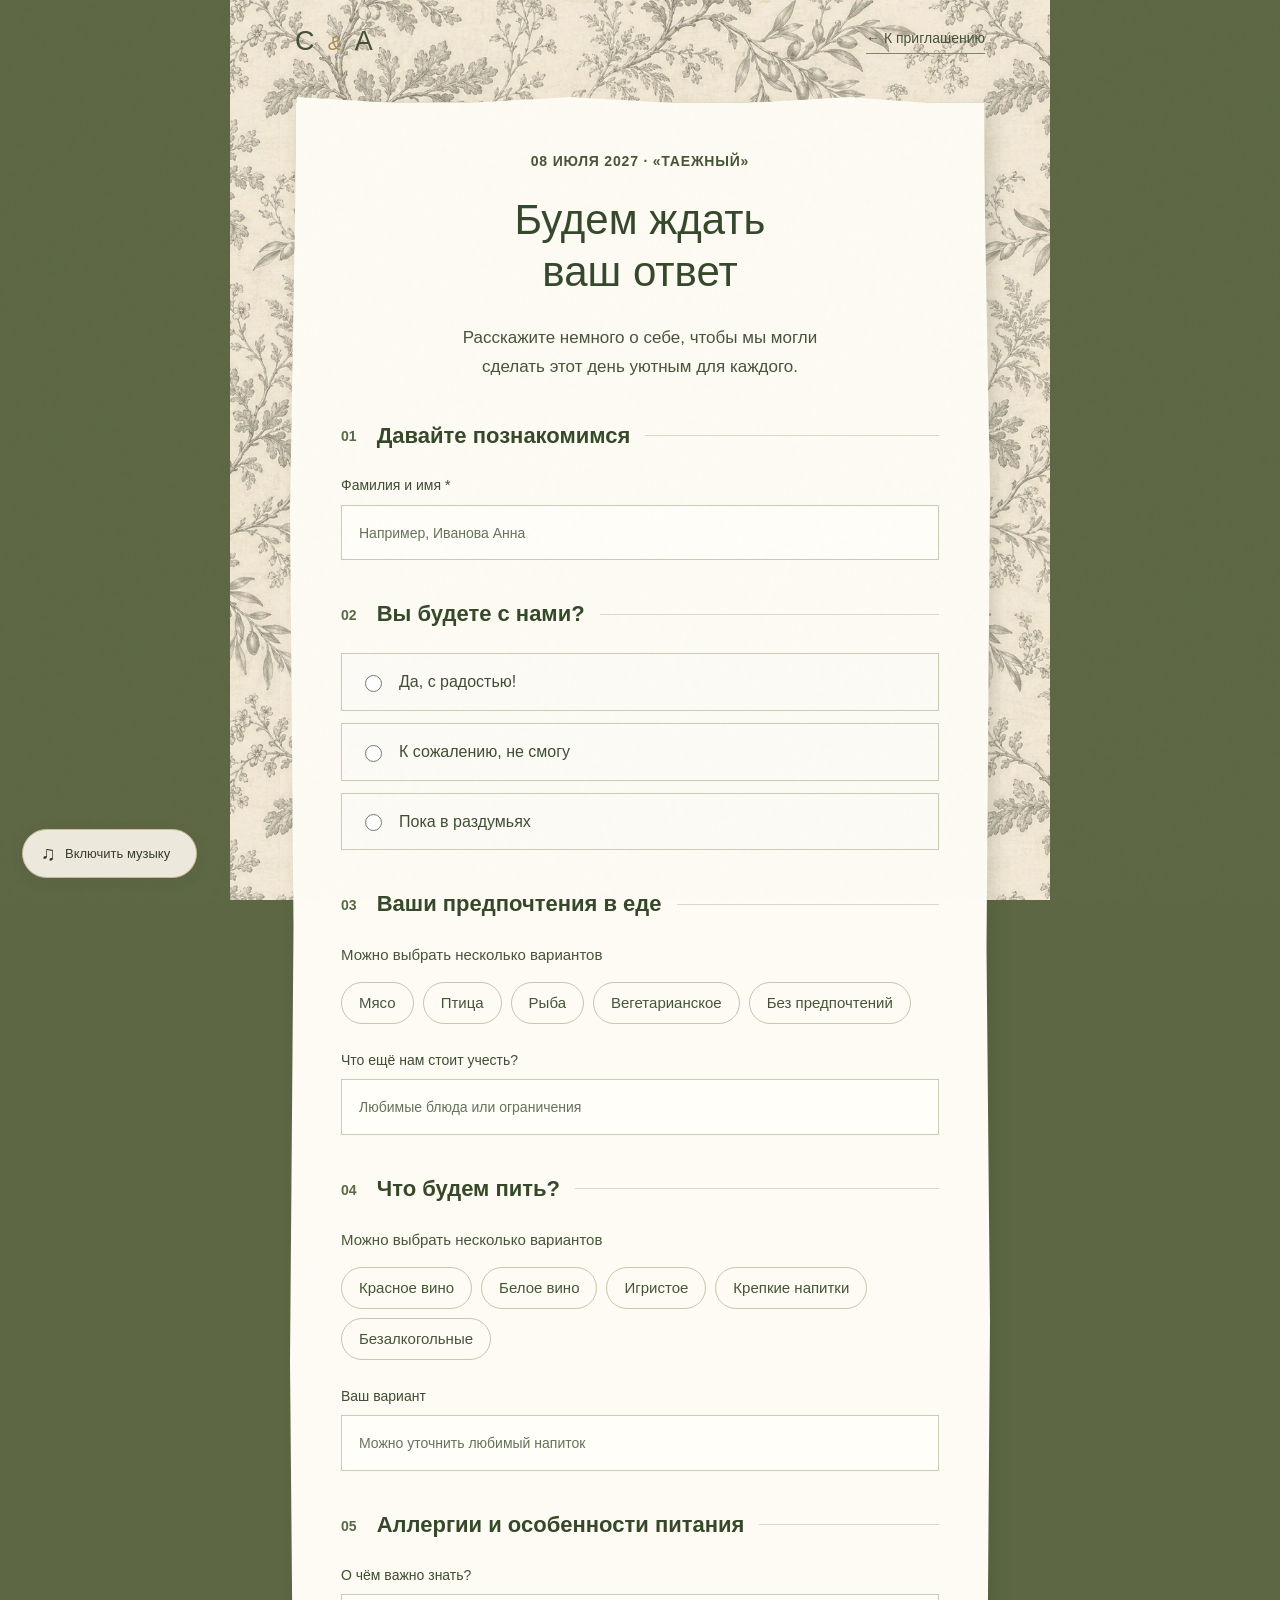
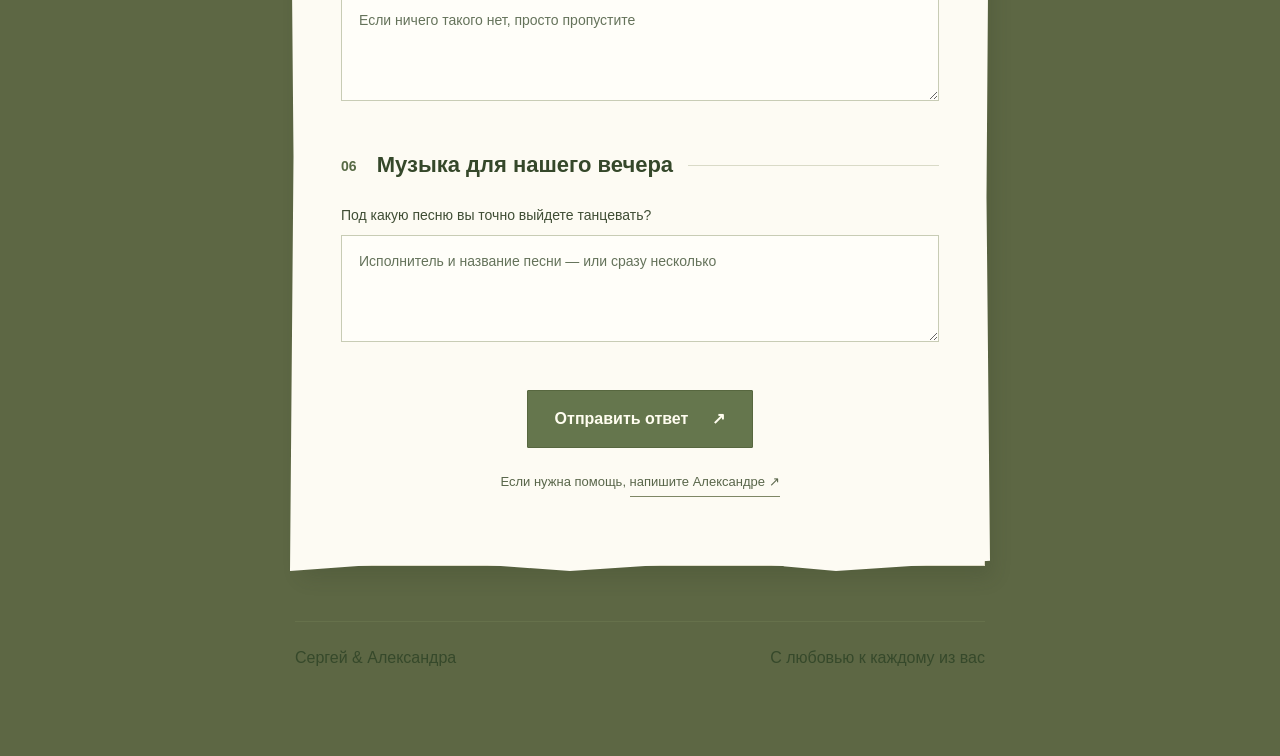
==== commit 982c9782: "Add files via upload" ====
--- a/rsvp.html
+++ b/rsvp.html
@@ -1,4 +1,4 @@
-<!doctype html><html lang="ru"><head><meta charset="utf-8"><meta name="viewport" content="width=device-width,initial-scale=1"><meta name="theme-color" content="#eceee3"><title>Анкета гостя · Сергей и Александра</title><link rel="stylesheet" href="style.css?v=6"><link rel="stylesheet" href="redesign.css?v=2"><script src="app.js?v=7" defer></script><link rel="stylesheet" href="readability.css?v=2"><meta property="og:type" content="website">
+<!doctype html><html lang="ru"><head><meta charset="utf-8"><meta name="viewport" content="width=device-width,initial-scale=1"><meta name="theme-color" content="#eceee3"><title>Анкета гостя · Сергей и Александра</title><link rel="stylesheet" href="style.css?v=7-mobile"><link rel="stylesheet" href="redesign.css?v=3-mobile"><script src="app.js?v=8-google" defer></script><link rel="stylesheet" href="readability.css?v=2"><meta property="og:type" content="website">
 <meta property="og:locale" content="ru_RU">
 <meta property="og:site_name" content="Сергей и Александра · Свадебное приглашение">
 <meta property="og:title" content="Приглашение на свадьбу Сергея и Александры">
@@ -15,10 +15,11 @@
 <meta name="twitter:image" content="https://invitationfromsa.ru/envelope-v2.png">
 <meta name="twitter:image:alt" content="Наш свадебный конверт">
 <link rel="canonical" href="https://invitationfromsa.ru/rsvp.html">
-</head><body class="form-page"><header><a class="monogram" href="index.html#home">С <i>&</i> А</a><a class="text-link" href="index.html#home">← К приглашению</a></header><main class="form-main"><p class="eyebrow">08 ИЮЛЯ 2027 · «ТАЕЖНЫЙ»</p><h1>Будем ждать<br><em>ваш ответ</em></h1><p class="form-intro">Расскажите немного о себе, чтобы мы могли<br>сделать этот день уютным для каждого.</p><form id="guest-form"><fieldset><legend><span>01</span> Давайте познакомимся</legend><label for="guest-name">Фамилия и имя *</label><input id="guest-name" name="name" autocomplete="name" placeholder="Например, Иванова Анна" maxlength="100" required><div class="form-honeypot" aria-hidden="true"><label>Не заполняйте это поле<input name="website" autocomplete="off" tabindex="-1"></label></div></fieldset><fieldset><legend><span>02</span> Вы будете с нами?</legend><div class="attendance"><label class="choice"><input type="radio" name="attendance" value="Да, с радостью буду!" required><span>Да, с радостью!</span></label><label class="choice"><input type="radio" name="attendance" value="К сожалению, не смогу"><span>К сожалению, не смогу</span></label><label class="choice"><input type="radio" name="attendance" value="Пока в раздумьях"><span>Пока в раздумьях</span></label></div></fieldset><div id="preferences"><fieldset><legend><span>03</span> Ваши предпочтения в еде</legend><p class="field-hint">Можно выбрать несколько вариантов</p><div class="chips" data-options="Мясо|Птица|Рыба|Вегетарианское|Без предпочтений" data-name="food"></div><label for="food-other">Что ещё нам стоит учесть?</label><input name="foodOther" id="food-other" maxlength="300" placeholder="Любимые блюда или ограничения"></fieldset><fieldset><legend><span>04</span> Что будем пить?</legend><p class="field-hint">Можно выбрать несколько вариантов</p><div class="chips" data-options="Красное вино|Белое вино|Игристое|Крепкие напитки|Безалкогольные" data-name="drinks"></div><label for="drinks-other">Ваш вариант</label><input name="drinksOther" id="drinks-other" maxlength="200" placeholder="Можно уточнить любимый напиток"></fieldset><fieldset><legend><span>05</span> Аллергии и особенности питания</legend><label for="allergies">О чём важно знать?</label><textarea name="allergies" id="allergies" rows="3" maxlength="500" placeholder="Если ничего такого нет, просто пропустите"></textarea></fieldset><fieldset><legend><span>06</span> Музыка для нашего вечера</legend><label for="songs">Под какую песню вы точно выйдете танцевать?</label><textarea name="songs" id="songs" rows="3" maxlength="500" placeholder="Исполнитель и название песни — или сразу несколько"></textarea></fieldset></div><div class="form-send"><button class="button" type="submit">Отправить ответ <span>↗</span></button><p class="form-contact">Если нужна помощь, <a class="text-link" href="https://t.me/alex36610" target="_blank" rel="noopener">напишите Александре ↗</a></p></div></form><section class="response-panel" id="response-panel" hidden aria-live="polite"></section></main><footer><span>Сергей & Александра</span><span>С любовью к каждому из вас</span></footer><button class="music-button" id="music" aria-label="Включить фоновую музыку" aria-pressed="false"><span>♫</span> <span id="music-label">Включить музыку</span></button></body></html>
+</head><body class="form-page"><header><a class="monogram" href="index.html#home">С <i>&</i> А</a><a class="text-link" href="index.html#home">← К приглашению</a></header><main class="form-main"><p class="eyebrow">08 ИЮЛЯ 2027 · «ТАЕЖНЫЙ»</p><h1>Будем ждать <br><em>ваш ответ</em></h1><p class="form-intro">Расскажите немного о себе, чтобы мы могли <br>сделать этот день уютным для каждого.</p><form id="guest-form"><fieldset><legend><span>01</span> Давайте познакомимся</legend><label for="guest-name">Фамилия и имя *</label><input id="guest-name" name="name" autocomplete="name" placeholder="Например, Иванова Анна" maxlength="100" required><div class="form-honeypot" aria-hidden="true"><label>Не заполняйте это поле<input name="website" autocomplete="off" tabindex="-1"></label></div></fieldset><fieldset><legend><span>02</span> Вы будете с нами?</legend><div class="attendance"><label class="choice"><input type="radio" name="attendance" value="Да, с радостью буду!" required><span>Да, с радостью!</span></label><label class="choice"><input type="radio" name="attendance" value="К сожалению, не смогу"><span>К сожалению, не смогу</span></label><label class="choice"><input type="radio" name="attendance" value="Пока в раздумьях"><span>Пока в раздумьях</span></label></div></fieldset><div id="preferences"><fieldset><legend><span>03</span> Ваши предпочтения в еде</legend><p class="field-hint">Можно выбрать несколько вариантов</p><div class="chips" data-options="Мясо|Птица|Рыба|Вегетарианское|Без предпочтений" data-name="food"></div><label for="food-other">Что ещё нам стоит учесть?</label><input name="foodOther" id="food-other" maxlength="300" placeholder="Любимые блюда или ограничения"></fieldset><fieldset><legend><span>04</span> Что будем пить?</legend><p class="field-hint">Можно выбрать несколько вариантов</p><div class="chips" data-options="Красное вино|Белое вино|Игристое|Крепкие напитки|Безалкогольные" data-name="drinks"></div><label for="drinks-other">Ваш вариант</label><input name="drinksOther" id="drinks-other" maxlength="200" placeholder="Можно уточнить любимый напиток"></fieldset><fieldset><legend><span>05</span> Аллергии и особенности питания</legend><label for="allergies">О чём важно знать?</label><textarea name="allergies" id="allergies" rows="3" maxlength="500" placeholder="Если ничего такого нет, просто пропустите"></textarea></fieldset><fieldset><legend><span>06</span> Музыка для нашего вечера</legend><label for="songs">Под какую песню вы точно выйдете танцевать?</label><textarea name="songs" id="songs" rows="3" maxlength="500" placeholder="Исполнитель и название песни — или сразу несколько"></textarea></fieldset></div><div class="form-send"><button class="button" type="submit">Отправить ответ <span>↗</span></button><p class="form-contact">Если нужна помощь, <a class="text-link" href="https://t.me/alex36610" target="_blank" rel="noopener">напишите Александре ↗</a></p></div></form><section class="response-panel" id="response-panel" hidden aria-live="polite"></section></main><footer><span>Сергей & Александра</span><span>С любовью к каждому из вас</span></footer><button class="music-button" id="music" aria-label="Включить фоновую музыку" aria-pressed="false"><span>♫</span> <span id="music-label">Включить музыку</span></button></body></html>
 
 
 
 
 
 
+
--- a/style.css
+++ b/style.css
@@ -1,16 +1,16 @@
 
-:root{--paper:#faf8f0;--ink:#354536;--sage:#7c8d73;--muted:#697261;--line:#c9ceba;--gold:#a58c58}*{box-sizing:border-box}html{scroll-behavior:smooth;scroll-padding-top:80px}body{margin:0;background:var(--paper);color:var(--ink);font:18px/1.75 Georgia,'Times New Roman',serif}body:after{content:"";position:fixed;inset:0;pointer-events:none;opacity:.12;z-index:10;background-image:url("data:image/svg+xml,%3Csvg viewBox='0 0 180 180' xmlns='http://www.w3.org/2000/svg'%3E%3Cfilter id='n'%3E%3CfeTurbulence type='fractalNoise' baseFrequency='.7' numOctaves='3' stitchTiles='stitch'/%3E%3C/filter%3E%3Crect width='100%25' height='100%25' opacity='.22' filter='url(%23n)'/%3E%3C/svg%3E")}a{color:inherit;text-decoration:none}button,input,textarea{font:inherit}button,a,input,textarea{touch-action:manipulation}button{cursor:pointer}button:disabled{cursor:default}button:focus-visible,a:focus-visible,input:focus-visible,textarea:focus-visible,summary:focus-visible{outline:2px solid var(--gold);outline-offset:5px}p{margin:0 0 22px}h1,h2,h3{font-weight:400;line-height:1.15;margin:0}h2{font-size:clamp(36px,4.4vw,62px);margin:18px 0 32px}h3{font-size:29px}small{font-size:13px;color:var(--muted)}header{height:96px;max-width:1320px;margin:auto;padding:0 6%;display:flex;align-items:center;justify-content:space-between;gap:24px;border-bottom:1px solid #a8b69e36;background:#faf8f0}.monogram{font-size:30px;letter-spacing:3px;white-space:nowrap}.monogram i{font-size:20px;color:var(--gold)}nav{display:flex;gap:38px;font-size:15px}nav a:hover,.text-link:hover{color:#89996b}.nav-rsvp{font-size:14px;border-bottom:1px solid var(--sage);padding-bottom:4px}.eyebrow,.tiny,.opening-caption{font:11px/1.7 'Segoe UI',sans-serif;letter-spacing:2.7px}.eyebrow{color:#617151}.tiny{letter-spacing:1.4px;color:var(--muted)}.hero{min-height:780px;height:calc(100svh - 96px);max-height:1100px;position:relative;display:flex;align-items:center;justify-content:center;text-align:center;overflow:hidden}.hero-art{position:absolute;inset:0;background:url('forest.png') center/cover no-repeat;opacity:.87}.hero-art:after{content:"";position:absolute;inset:0;background:linear-gradient(0deg,var(--paper),transparent 18%,transparent 85%,#faf8f033)}.hero-content{position:relative;margin-top:-45px}.hero h1{font-size:clamp(62px,7.4vw,108px);letter-spacing:-4px;line-height:.98}.amp{display:block;font-size:52px;font-style:italic;line-height:1.1;color:var(--gold);margin:10px 0 0}.hero-subtitle{font-size:20px;font-style:italic;margin:30px 0 24px}.hero-date{display:flex;justify-content:center;gap:20px;align-items:center}.hero-date span{font-size:29px;letter-spacing:3px}.hero-date i{font-size:21px;color:var(--muted)}.scroll-link{font-size:13px;display:block;margin-top:34px}.scroll-link span{display:block;font-size:24px;margin-top:8px}.hero-footnote{position:absolute;bottom:26px;font:9px 'Segoe UI',sans-serif;letter-spacing:3px}.section{padding:100px 7%;max-width:1240px;margin:auto}.welcome{text-align:center;max-width:1000px}.lead{font-size:25px;line-height:1.5}.welcome>p:not(.eyebrow){color:#5b6454}.twig{font-size:32px;color:var(--gold);margin:48px 0}.twig:before,.twig:after{content:"";display:inline-block;vertical-align:middle;width:90px;height:1px;background:var(--line);margin:0 20px}.date-layout{display:grid;grid-template-columns:1fr 1fr;gap:60px;align-items:center;margin-top:40px}.script{font:italic 30px/1.5 Georgia,serif;color:#70835f}.date-message h3{font-size:39px;margin:15px 0}.date-message p{font-size:17px;margin-bottom:12px}.calendar{border:1px solid #8b997c;border-radius:140px 140px 8px 8px;padding:45px 32px 25px;max-width:360px;width:100%;margin:auto}.calendar-heading{font-size:28px;margin-bottom:20px}.calendar-heading span{font-size:14px;color:var(--muted);margin-left:8px}.weekdays,.calendar-days{display:grid;grid-template-columns:repeat(7,1fr);gap:6px;text-align:center}.weekdays{font:9px 'Segoe UI',sans-serif;color:var(--muted);margin-bottom:12px}.calendar-days span{font-size:16px;position:relative;aspect-ratio:1;display:grid;place-items:center;line-height:1}.calendar-days .wedding-day{border:1px solid var(--gold);border-radius:50%;color:var(--ink);background:#e8e9da}.calendar-days .wedding-day:after{content:"♡";position:absolute;right:-7px;top:-13px;color:var(--gold);font-size:24px}.place{display:grid;grid-template-columns:1fr 1fr;gap:75px;align-items:center;background:#eceee4;max-width:none;padding-left:max(7%,calc((100vw - 1080px)/2));padding-right:max(7%,calc((100vw - 1080px)/2))}.place-illustration{position:relative;padding:0 20px 20px}.place-window{height:460px;background:url('forest.png') 10% center/auto 100%;border-radius:48% 48% 2px 2px;border:8px solid #f6f5eb;box-shadow:0 12px 30px #52624215}.place-art-label{display:block;text-align:center;font-size:16px;font-style:italic;margin-top:14px}.place-copy h2{font-size:57px;margin-bottom:5px}.place-type{font-size:17px;font-style:italic;color:var(--muted);margin-bottom:30px}.place-copy p:not(.eyebrow){font-size:17px}address{font-style:normal;font-size:15px;color:var(--muted);margin:25px 0}.text-link{font-size:14px;border-bottom:1px solid var(--sage);padding-bottom:7px}.details{text-align:center}.detail-columns{display:grid;grid-template-columns:1fr 1fr;gap:85px;margin-top:60px}.detail-columns article{padding:0 10px}.detail-columns article+article{border-left:1px solid var(--line);padding-left:65px}.detail-symbol{font-size:44px;color:var(--sage);display:block;height:70px}.detail-columns h3{font-size:27px;margin:18px 0 23px}.detail-columns p{font-size:17px;color:#59624f}.swatches{display:flex;justify-content:center;gap:12px;margin:24px 0 13px}.swatches span{width:34px;height:34px;border-radius:50%;background:#eae5d7;border:1px solid #c8c6b5}.swatches span:nth-child(2){background:#d2c1a5}.swatches span:nth-child(3){background:#b6c0a6}.swatches span:nth-child(4){background:#85916b}.swatches span:nth-child(5){background:#e1c8bc}.rsvp-section{text-align:center;background:#e7ebdf;max-width:none;padding:62px 7%}.rsvp-border{max-width:960px;margin:auto;padding:62px 20px;border:1px solid #a8b293;outline:1px solid #c2cab6;outline-offset:9px}.rsvp-border p{font-size:18px}.button{display:inline-flex;align-items:center;justify-content:center;gap:35px;background:#4e6448;color:#fffdf3;border:1px solid #4e6448;padding:17px 30px;border-radius:3px;font-size:16px;line-height:1.5;transition:background .2s,transform .2s}.button:hover{background:#3b5237;transform:translateY(-2px)}.rsvp-border .rsvp-small{font-size:12px;margin:18px 0 0;color:var(--muted)}.closing{text-align:center;position:relative;background:linear-gradient(#faf8f0de,#faf8f0d9),url('forest.png') bottom/cover;max-width:none}.countdown{display:flex;justify-content:center;gap:45px;margin:26px 0 42px}.countdown div{min-width:65px}.countdown b{display:block;font-weight:400;font-size:47px;line-height:1.2}.countdown small{font:10px 'Segoe UI',sans-serif;letter-spacing:2px}.closing-message{font-size:18px}.signature{font-style:italic;font-size:32px;margin-bottom:13px}footer{padding:30px 7% 80px;display:flex;justify-content:space-between;align-items:center;gap:15px;font:12px/1.5 'Segoe UI',sans-serif;color:var(--muted);border-top:1px solid var(--line)}.text-button{border:0;border-bottom:1px solid #bbc0ae;padding:5px 0;background:none;color:var(--muted);font-size:13px}.music-button{position:fixed;bottom:20px;right:24px;z-index:60;border:1px solid #bdc6af;border-radius:40px;background:#faf8f0ed;color:var(--ink);font:12px 'Segoe UI',sans-serif;padding:12px 18px;box-shadow:0 4px 20px #2e452415;display:flex;gap:9px;align-items:center;backdrop-filter:blur(8px)}.music-button>span:first-child{font-size:20px}.music-button[aria-pressed=true]{background:#e6ebde}.invitation-closed{overflow:hidden}.opening{position:fixed;inset:0;z-index:50;display:flex;flex-direction:column;align-items:center;justify-content:center;background:radial-gradient(ellipse at 50% 30%,#faf8efb8,#e5eadbdc),url('forest.png') center/cover;transition:opacity 1s,visibility 1s}.opening-caption{margin-top:-20px;color:#586849}.opening-note{font-size:24px;font-style:italic;margin:18px 20px 100px;text-align:center}.envelope{position:relative;width:400px;height:255px;background:none;border:none;padding:0;perspective:1200px;isolation:isolate;filter:drop-shadow(0 20px 24px #4f66402b)}.envelope-back{position:absolute;inset:0;background:#a8b49a;border-radius:4px}.envelope-front{position:absolute;inset:0;z-index:4;background:#bec9ad;clip-path:polygon(0 0,50% 57%,100% 0,100% 100%,0 100%);border-radius:3px}.envelope-front:after{content:"";position:absolute;inset:0;background:#c7cfb8;clip-path:polygon(0 100%,50% 48%,100% 100%)}.envelope-flap{position:absolute;inset:0;z-index:5;background:#cad3bd;clip-path:polygon(0 0,100% 0,50% 60%);transform-origin:50% 0;transition:transform .9s ease,z-index .1s .5s;backface-visibility:visible}.seal{position:absolute;left:calc(50% - 31px);top:104px;width:62px;height:62px;border-radius:50%;z-index:6;display:grid;place-items:center;background:radial-gradient(circle at 30% 20%,#d4bb80,#aa8c51);color:#faf4dd;border:3px double #c3a367;box-shadow:0 4px 7px #5d582d38;font-size:15px;font-style:italic;transition:opacity .3s}.letter{display:flex;align-items:center;flex-direction:column;justify-content:center;position:absolute;left:8%;width:84%;top:6%;height:88%;background:#fcfaf2;border:1px solid #e4dfc8;z-index:2;transition:transform 1.1s .55s;box-shadow:0 2px 10px #77777710}.letter>span{font-style:italic;font-size:15px;color:var(--muted)}.letter strong{font-weight:400;font-size:30px;line-height:1.2;margin:10px 0}.letter small{font-size:10px;letter-spacing:2px}.open-hint{font:12px 'Segoe UI',sans-serif;letter-spacing:1px;color:#526346;margin-top:45px}.opening.opened .envelope-flap{transform:rotateX(180deg);z-index:1}.opening.opened .seal{opacity:0}.opening.opened .letter{transform:translateY(-145px)}.opening.opened .open-hint,.opening.opened .opening-note,.opening.opened .opening-caption{opacity:0;transition:opacity .4s}.opening.finished{opacity:0;visibility:hidden;pointer-events:none}.butterfly{position:fixed;left:50%;top:50%;width:32px;height:28px;z-index:9;animation:fly 2.3s ease-out forwards;animation-delay:var(--delay);opacity:0}.butterfly:before,.butterfly:after{content:"";position:absolute;top:0;width:16px;height:25px;background:linear-gradient(30deg,#f8f0d6,#fffdf0);border:1px solid #b6ac8055;border-radius:80% 80% 30% 80%;transform-origin:right center;animation:flutter .18s ease-in-out infinite alternate;box-shadow:0 0 10px #fff7d480}.butterfly:after{left:16px;transform-origin:left center;border-radius:80% 80% 80% 30%;animation-direction:alternate-reverse}@keyframes flutter{to{transform:rotateY(75deg)}}@keyframes fly{0%{opacity:0;transform:translate(-50%,0) scale(.35)}12%{opacity:1}75%{opacity:1}100%{opacity:0;transform:translate(var(--x),var(--y)) rotate(var(--r)) scale(1.2)}}
+:root{--paper:#faf8f0;--ink:#354536;--sage:#7c8d73;--muted:#697261;--line:#c9ceba;--gold:#a58c58}*{box-sizing:border-box}html{scroll-behavior:smooth;scroll-padding-top:80px}body{margin:0;background:var(--paper);color:var(--ink);font:18px/1.75 Georgia,'Times New Roman',serif}body:after{content:"";position:fixed;inset:0;pointer-events:none;opacity:.12;z-index:10;background-image:url("data:image/svg+xml,%3Csvg viewBox='0 0 180 180' xmlns='http://www.w3.org/2000/svg'%3E%3Cfilter id='n'%3E%3CfeTurbulence type='fractalNoise' baseFrequency='.7' numOctaves='3' stitchTiles='stitch'/%3E%3C/filter%3E%3Crect width='100%25' height='100%25' opacity='.22' filter='url(%23n)'/%3E%3C/svg%3E")}a{color:inherit;text-decoration:none}button,input,textarea{font:inherit}button,a,input,textarea{touch-action:manipulation}button{cursor:pointer}button:disabled{cursor:default}button:focus-visible,a:focus-visible,input:focus-visible,textarea:focus-visible,summary:focus-visible{outline:2px solid var(--gold);outline-offset:5px}p{margin:0 0 22px}h1,h2,h3{font-weight:400;line-height:1.15;margin:0}h2{font-size:clamp(36px,4.4vw,62px);margin:18px 0 32px}h3{font-size:29px}small{font-size:13px;color:var(--muted)}header{height:96px;max-width:1320px;margin:auto;padding:0 6%;display:flex;align-items:center;justify-content:space-between;gap:24px;border-bottom:1px solid #a8b69e36;background:#faf8f0}.monogram{font-size:30px;letter-spacing:3px;white-space:nowrap}.monogram i{font-size:20px;color:var(--gold)}nav{display:flex;gap:38px;font-size:15px}nav a:hover,.text-link:hover{color:#89996b}.nav-rsvp{font-size:14px;border-bottom:1px solid var(--sage);padding-bottom:4px}.eyebrow,.tiny,.opening-caption{font:11px/1.7 'Segoe UI',sans-serif;letter-spacing:2.7px}.eyebrow{color:#617151}.tiny{letter-spacing:1.4px;color:var(--muted)}.hero{min-height:780px;height:calc(100svh - 96px);max-height:1100px;position:relative;display:flex;align-items:center;justify-content:center;text-align:center;overflow:hidden}.hero-art{position:absolute;inset:0;background:url('forest.webp') center/cover no-repeat;opacity:.87}.hero-art:after{content:"";position:absolute;inset:0;background:linear-gradient(0deg,var(--paper),transparent 18%,transparent 85%,#faf8f033)}.hero-content{position:relative;margin-top:-45px}.hero h1{font-size:clamp(62px,7.4vw,108px);letter-spacing:-4px;line-height:.98}.amp{display:block;font-size:52px;font-style:italic;line-height:1.1;color:var(--gold);margin:10px 0 0}.hero-subtitle{font-size:20px;font-style:italic;margin:30px 0 24px}.hero-date{display:flex;justify-content:center;gap:20px;align-items:center}.hero-date span{font-size:29px;letter-spacing:3px}.hero-date i{font-size:21px;color:var(--muted)}.scroll-link{font-size:13px;display:block;margin-top:34px}.scroll-link span{display:block;font-size:24px;margin-top:8px}.hero-footnote{position:absolute;bottom:26px;font:9px 'Segoe UI',sans-serif;letter-spacing:3px}.section{padding:100px 7%;max-width:1240px;margin:auto}.welcome{text-align:center;max-width:1000px}.lead{font-size:25px;line-height:1.5}.welcome>p:not(.eyebrow){color:#5b6454}.twig{font-size:32px;color:var(--gold);margin:48px 0}.twig:before,.twig:after{content:"";display:inline-block;vertical-align:middle;width:90px;height:1px;background:var(--line);margin:0 20px}.date-layout{display:grid;grid-template-columns:1fr 1fr;gap:60px;align-items:center;margin-top:40px}.script{font:italic 30px/1.5 Georgia,serif;color:#70835f}.date-message h3{font-size:39px;margin:15px 0}.date-message p{font-size:17px;margin-bottom:12px}.calendar{border:1px solid #8b997c;border-radius:140px 140px 8px 8px;padding:45px 32px 25px;max-width:360px;width:100%;margin:auto}.calendar-heading{font-size:28px;margin-bottom:20px}.calendar-heading span{font-size:14px;color:var(--muted);margin-left:8px}.weekdays,.calendar-days{display:grid;grid-template-columns:repeat(7,1fr);gap:6px;text-align:center}.weekdays{font:9px 'Segoe UI',sans-serif;color:var(--muted);margin-bottom:12px}.calendar-days span{font-size:16px;position:relative;aspect-ratio:1;display:grid;place-items:center;line-height:1}.calendar-days .wedding-day{border:1px solid var(--gold);border-radius:50%;color:var(--ink);background:#e8e9da}.calendar-days .wedding-day:after{content:"♡";position:absolute;right:-7px;top:-13px;color:var(--gold);font-size:24px}.place{display:grid;grid-template-columns:1fr 1fr;gap:75px;align-items:center;background:#eceee4;max-width:none;padding-left:max(7%,calc((100vw - 1080px)/2));padding-right:max(7%,calc((100vw - 1080px)/2))}.place-illustration{position:relative;padding:0 20px 20px}.place-window{height:460px;background:url('forest.webp') 10% center/auto 100%;border-radius:48% 48% 2px 2px;border:8px solid #f6f5eb;box-shadow:0 12px 30px #52624215}.place-art-label{display:block;text-align:center;font-size:16px;font-style:italic;margin-top:14px}.place-copy h2{font-size:57px;margin-bottom:5px}.place-type{font-size:17px;font-style:italic;color:var(--muted);margin-bottom:30px}.place-copy p:not(.eyebrow){font-size:17px}address{font-style:normal;font-size:15px;color:var(--muted);margin:25px 0}.text-link{font-size:14px;border-bottom:1px solid var(--sage);padding-bottom:7px}.details{text-align:center}.detail-columns{display:grid;grid-template-columns:1fr 1fr;gap:85px;margin-top:60px}.detail-columns article{padding:0 10px}.detail-columns article+article{border-left:1px solid var(--line);padding-left:65px}.detail-symbol{font-size:44px;color:var(--sage);display:block;height:70px}.detail-columns h3{font-size:27px;margin:18px 0 23px}.detail-columns p{font-size:17px;color:#59624f}.swatches{display:flex;justify-content:center;gap:12px;margin:24px 0 13px}.swatches span{width:34px;height:34px;border-radius:50%;background:#eae5d7;border:1px solid #c8c6b5}.swatches span:nth-child(2){background:#d2c1a5}.swatches span:nth-child(3){background:#b6c0a6}.swatches span:nth-child(4){background:#85916b}.swatches span:nth-child(5){background:#e1c8bc}.rsvp-section{text-align:center;background:#e7ebdf;max-width:none;padding:62px 7%}.rsvp-border{max-width:960px;margin:auto;padding:62px 20px;border:1px solid #a8b293;outline:1px solid #c2cab6;outline-offset:9px}.rsvp-border p{font-size:18px}.button{display:inline-flex;align-items:center;justify-content:center;gap:35px;background:#4e6448;color:#fffdf3;border:1px solid #4e6448;padding:17px 30px;border-radius:3px;font-size:16px;line-height:1.5;transition:background .2s,transform .2s}.button:hover{background:#3b5237;transform:translateY(-2px)}.rsvp-border .rsvp-small{font-size:12px;margin:18px 0 0;color:var(--muted)}.closing{text-align:center;position:relative;background:linear-gradient(#faf8f0de,#faf8f0d9),url('forest.webp') bottom/cover;max-width:none}.countdown{display:flex;justify-content:center;gap:45px;margin:26px 0 42px}.countdown div{min-width:65px}.countdown b{display:block;font-weight:400;font-size:47px;line-height:1.2}.countdown small{font:10px 'Segoe UI',sans-serif;letter-spacing:2px}.closing-message{font-size:18px}.signature{font-style:italic;font-size:32px;margin-bottom:13px}footer{padding:30px 7% 80px;display:flex;justify-content:space-between;align-items:center;gap:15px;font:12px/1.5 'Segoe UI',sans-serif;color:var(--muted);border-top:1px solid var(--line)}.text-button{border:0;border-bottom:1px solid #bbc0ae;padding:5px 0;background:none;color:var(--muted);font-size:13px}.music-button{position:fixed;bottom:20px;right:24px;z-index:60;border:1px solid #bdc6af;border-radius:40px;background:#faf8f0ed;color:var(--ink);font:12px 'Segoe UI',sans-serif;padding:12px 18px;box-shadow:0 4px 20px #2e452415;display:flex;gap:9px;align-items:center;backdrop-filter:blur(8px)}.music-button>span:first-child{font-size:20px}.music-button[aria-pressed=true]{background:#e6ebde}.invitation-closed{overflow:hidden}.opening{position:fixed;inset:0;z-index:50;display:flex;flex-direction:column;align-items:center;justify-content:center;background:radial-gradient(ellipse at 50% 30%,#faf8efb8,#e5eadbdc),url('forest.webp') center/cover;transition:opacity 1s,visibility 1s}.opening-caption{margin-top:-20px;color:#586849}.opening-note{font-size:24px;font-style:italic;margin:18px 20px 100px;text-align:center}.envelope{position:relative;width:400px;height:255px;background:none;border:none;padding:0;perspective:1200px;isolation:isolate;filter:drop-shadow(0 20px 24px #4f66402b)}.envelope-back{position:absolute;inset:0;background:#a8b49a;border-radius:4px}.envelope-front{position:absolute;inset:0;z-index:4;background:#bec9ad;clip-path:polygon(0 0,50% 57%,100% 0,100% 100%,0 100%);border-radius:3px}.envelope-front:after{content:"";position:absolute;inset:0;background:#c7cfb8;clip-path:polygon(0 100%,50% 48%,100% 100%)}.envelope-flap{position:absolute;inset:0;z-index:5;background:#cad3bd;clip-path:polygon(0 0,100% 0,50% 60%);transform-origin:50% 0;transition:transform .9s ease,z-index .1s .5s;backface-visibility:visible}.seal{position:absolute;left:calc(50% - 31px);top:104px;width:62px;height:62px;border-radius:50%;z-index:6;display:grid;place-items:center;background:radial-gradient(circle at 30% 20%,#d4bb80,#aa8c51);color:#faf4dd;border:3px double #c3a367;box-shadow:0 4px 7px #5d582d38;font-size:15px;font-style:italic;transition:opacity .3s}.letter{display:flex;align-items:center;flex-direction:column;justify-content:center;position:absolute;left:8%;width:84%;top:6%;height:88%;background:#fcfaf2;border:1px solid #e4dfc8;z-index:2;transition:transform 1.1s .55s;box-shadow:0 2px 10px #77777710}.letter>span{font-style:italic;font-size:15px;color:var(--muted)}.letter strong{font-weight:400;font-size:30px;line-height:1.2;margin:10px 0}.letter small{font-size:10px;letter-spacing:2px}.open-hint{font:12px 'Segoe UI',sans-serif;letter-spacing:1px;color:#526346;margin-top:45px}.opening.opened .envelope-flap{transform:rotateX(180deg);z-index:1}.opening.opened .seal{opacity:0}.opening.opened .letter{transform:translateY(-145px)}.opening.opened .open-hint,.opening.opened .opening-note,.opening.opened .opening-caption{opacity:0;transition:opacity .4s}.opening.finished{opacity:0;visibility:hidden;pointer-events:none}.butterfly{position:fixed;left:50%;top:50%;width:32px;height:28px;z-index:9;animation:fly 2.3s ease-out forwards;animation-delay:var(--delay);opacity:0}.butterfly:before,.butterfly:after{content:"";position:absolute;top:0;width:16px;height:25px;background:linear-gradient(30deg,#f8f0d6,#fffdf0);border:1px solid #b6ac8055;border-radius:80% 80% 30% 80%;transform-origin:right center;animation:flutter .18s ease-in-out infinite alternate;box-shadow:0 0 10px #fff7d480}.butterfly:after{left:16px;transform-origin:left center;border-radius:80% 80% 80% 30%;animation-direction:alternate-reverse}@keyframes flutter{to{transform:rotateY(75deg)}}@keyframes fly{0%{opacity:0;transform:translate(-50%,0) scale(.35)}12%{opacity:1}75%{opacity:1}100%{opacity:0;transform:translate(var(--x),var(--y)) rotate(var(--r)) scale(1.2)}}
 .form-page{background:radial-gradient(ellipse at top right,#e7ebdc99,transparent 45%),var(--paper)}.form-main{max-width:760px;margin:70px auto 100px;padding:0 28px}.form-main>.eyebrow,.form-main>h1,.form-intro,.deadline{text-align:center}.form-main h1{font-size:65px}.form-main h1 em{color:#7f8f6c}.form-intro{margin:25px 0 12px;font-size:17px}.deadline{font:12px 'Segoe UI',sans-serif;color:var(--muted);margin-bottom:65px}fieldset{padding:0;border:none;border-top:1px solid var(--line);margin:0 0 38px}legend{font-size:25px;line-height:1.4;padding:0 15px 0 0;margin-bottom:25px}legend>span{font:11px 'Segoe UI',sans-serif;color:#8a956f;vertical-align:middle;margin-right:14px}form label:not(.choice){display:block;font-size:14px;margin-bottom:8px}input[type=text],input:not([type]),textarea{width:100%;border:1px solid #c8cebd;background:#fffef9;padding:14px 17px;color:var(--ink);border-radius:3px;font:16px/1.6 Georgia,serif}textarea{resize:vertical;min-height:105px}input::placeholder,textarea::placeholder{color:#88907e;font-size:14px}.attendance{display:flex;flex-direction:column;gap:12px}.choice{display:flex;align-items:center;gap:14px;border:1px solid #c7ceba;padding:15px 18px;cursor:pointer;font-size:16px;background:#fffef84d;border-radius:3px}.choice:has(input:checked){background:#e5ebdb;border-color:#789064}.choice input{accent-color:#5b734b;width:17px;height:17px}.field-hint{font-size:13px;color:var(--muted);margin-bottom:15px}.chips{display:flex;flex-wrap:wrap;gap:9px;margin-bottom:25px}.chips label{cursor:pointer;margin:0!important}.chips input{position:absolute;opacity:0;width:1px;height:1px}.chips span{display:block;padding:8px 17px;border:1px solid #c6ceba;border-radius:30px;font-size:14px;transition:background .2s}.chips input:checked+span{background:#dfe8d5;border-color:#6c855b}.chips input:focus-visible+span{outline:2px solid var(--gold);outline-offset:3px}.form-send{text-align:center}.form-send>p{font-size:14px}.form-send strong{font-weight:400;color:#556b45}.form-send .privacy-note{font:11px/1.7 'Segoe UI',sans-serif;color:var(--muted);max-width:430px;margin:20px auto}.response-panel{text-align:center;padding:40px 0}.response-panel p{font-size:16px}.response-panel details{text-align:left;margin:35px 0;padding:22px;border:1px solid var(--line)}summary{cursor:pointer;font-size:16px}.response-panel textarea{font-size:13px}.response-panel .text-button{margin-top:15px}[hidden]{display:none!important}
 @media(min-width:1500px){.hero-art{background-size:100% 100%}}@media(max-width:760px){body{font-size:16px}header{height:76px;padding:0 6%;gap:15px}.monogram{font-size:25px}nav{gap:18px;font-size:12px}.nav-rsvp{display:none}.hero{height:calc(100svh - 76px);min-height:650px;max-height:900px}.hero-art{background-size:auto 100%;background-position:52% center}.hero-content{margin-top:-25px}.hero h1{font-size:clamp(52px,12vw,83px);letter-spacing:-2px}.amp{font-size:40px;margin:8px 0}.hero-subtitle{font-size:16px;margin:25px 0}.hero-date span{font-size:25px}.eyebrow{font-size:9px;letter-spacing:2px}.hero-footnote{font-size:8px;letter-spacing:2px;bottom:27px}.section{padding:70px 7%}.lead{font-size:22px}.date-layout{grid-template-columns:1fr;gap:35px;margin-top:10px}.date-message h3{font-size:34px}.calendar{max-width:320px}.twig{margin:30px 0}.place{grid-template-columns:1fr;gap:40px}.place-illustration{max-width:380px;width:100%;margin:auto}.place-window{height:350px}.place-copy{text-align:center}.place-copy h2{font-size:46px}.detail-columns{grid-template-columns:1fr;gap:40px;margin-top:35px}.detail-columns article+article{padding:30px 10px 0;border-left:0;border-top:1px solid var(--line)}.details h2{font-size:40px}.rsvp-section{padding:45px 7%}.rsvp-border{padding:45px 14px}.rsvp-border h2{font-size:36px}.rsvp-border p{font-size:15px}.button{font-size:14px;padding:16px 20px;gap:20px}.rsvp-border .rsvp-small{font-size:10px}.countdown{gap:18px}.countdown div{min-width:50px}.countdown b{font-size:37px}.countdown small{font-size:8px;letter-spacing:1px}.closing-message{font-size:16px}.signature{font-size:26px}footer{flex-wrap:wrap;justify-content:center;text-align:center;font-size:10px;padding-bottom:85px;column-gap:25px}.music-button{right:14px;bottom:14px;font-size:10px;padding:9px 14px}.opening-note{font-size:19px;margin-bottom:95px}.envelope{width:310px;height:205px}.seal{top:78px;width:56px;height:56px;left:calc(50% - 28px)}.letter strong{font-size:25px}.letter>span{font-size:13px}.letter small{font-size:9px}.opening.opened .letter{transform:translateY(-115px)}.opening-caption{font-size:10px}.open-hint{font-size:10px;margin-top:35px}.desktop-break{display:none}.form-main{margin-top:50px;padding:0 23px}.form-main h1{font-size:49px}.form-intro{font-size:15px}.deadline{font-size:10px;margin-bottom:50px}legend{font-size:21px}.form-page header .text-link{font-size:12px}}@media(prefers-reduced-motion:reduce){html{scroll-behavior:auto}*,*:before,*:after{animation:none!important;transition:none!important}.opening.opened .letter{transform:translateY(-100px)}.butterfly{display:none}}
 
 
 /* Refined botanical stationery — October 2026 revision */
-@font-face{font-family:Marck;src:url('fonts/MarckScript-Regular.ttf') format('truetype');font-display:swap;font-weight:400}
+@font-face{font-family:Marck;src:url('[data-uri]') format('truetype');font-display:swap;font-weight:400}
 :root{--paper:#f8f3e8;--ink:#383b2a;--sage:#7e8665;--muted:#72705e;--line:#d0c6ae;--gold:#a78b53}
 body{background:#e9e4d7}body:after{opacity:.08}header{height:78px;background:#f8f3e8e8;max-width:1100px;border-color:#b3a98e55}.monogram{font-size:25px}.monogram i{color:var(--gold)}nav{font-size:13px;gap:30px}.nav-rsvp{font-size:12px}
 #invitation{max-width:1100px;margin:auto;background:var(--paper);box-shadow:0 12px 100px #343a2515}
 .hero{height:auto;min-height:0;max-height:none;padding:46px 35px 65px;background:#e9e4d7;overflow:visible}
-.hero-art{display:none}.hero-content{width:660px;max-width:100%;min-height:800px;margin:0;display:flex;flex-direction:column;align-items:center;justify-content:center;padding:58px 23% 48px 9%;background:url('invitation-paper.png') center/100% 100% no-repeat;box-shadow:0 18px 45px #373a2726;position:relative;transform:rotate(-1deg)}
+.hero-art{display:none}.hero-content{width:660px;max-width:100%;min-height:800px;margin:0;display:flex;flex-direction:column;align-items:center;justify-content:center;padding:58px 23% 48px 9%;background:url('invitation-paper.webp') center/100% 100% no-repeat;box-shadow:0 18px 45px #373a2726;position:relative;transform:rotate(-1deg)}
 .hero-content:after{content:"";position:absolute;inset:16px 19% 16px 16px;border:1px solid #ad915132;pointer-events:none}
 .hero .eyebrow{font:10px/1.8 Georgia,serif;letter-spacing:2.4px;margin-bottom:40px}
 .hero h1{font-family:Marck,'Segoe Script',cursive;font-size:clamp(58px,6.8vw,83px);letter-spacing:-2px;font-weight:400;line-height:1.05;color:#383c28}
@@ -36,7 +36,7 @@
 .envelope-flap{inset:0;z-index:5;clip-path:polygon(4% 9%,96% 9%,95% 27%,84% 34%,79% 40%,76% 47%,68% 53%,61% 58%,52% 63%,43% 60%,33% 54%,24% 48%,10% 33%,4% 17%);background:none;transform-origin:50% 9%;transition:transform 1.1s ease,z-index .01s .5s;backface-visibility:visible;filter:drop-shadow(0 2px 3px #46523330)}
 .envelope-inscription{position:absolute;left:47%;top:27%;font:clamp(23px,3.5vw,40px) Marck,cursive;color:#465136;z-index:7;transform:rotate(3deg)}
 .envelope-front,.seal{display:none}
-.letter{left:17%;top:14%;width:66%;height:70%;z-index:3;box-shadow:0 -5px 20px #3b421921;border:1px solid #b7a173;background:var(--paper) url('invitation-paper.png') center/100% 100%;padding-right:10%;transition:transform 1.35s .55s,box-shadow 1s}
+.letter{left:17%;top:14%;width:66%;height:70%;z-index:3;box-shadow:0 -5px 20px #3b421921;border:1px solid #b7a173;background:var(--paper) url('invitation-paper.webp') center/100% 100%;padding-right:10%;transition:transform 1.35s .55s,box-shadow 1s}
 .letter>span{font-size:14px}.letter strong{font:42px/1.05 Marck,cursive;margin:16px 0}.letter small{font-size:9px}.open-hint{font-size:10px;letter-spacing:1.4px;margin:26px 20px 0;color:#787459}
 .opening.opened .envelope{transform:rotate(0) translateY(70px)}.opening.opened .envelope-flap{transform:rotateX(175deg);z-index:1}.opening.opened .envelope-body{clip-path:polygon(0% 40%,25% 45%,51% 65%,76% 47%,100% 27%,100% 100%,0 100%)}
 .opening.opened .letter{transform:translateY(-68%);box-shadow:0 15px 30px #3b421926}
@@ -66,7 +66,7 @@
 /* Version 3: one continuous, upright invitation surface. */
 :root{--paper:#f5ecd9}
 body,.form-page{background:var(--paper)}
-body:before{content:"";position:fixed;inset:0;z-index:-1;background:url('invitation-paper.png') center/100% 100% no-repeat;pointer-events:none}
+body:before{content:"";position:fixed;inset:0;z-index:-1;background:url('invitation-paper.webp') center/100% 100% no-repeat;pointer-events:none}
 body{isolation:isolate}
 #invitation{position:relative;max-width:none;width:100%;margin:0;background:transparent;box-shadow:none}
 header,.form-page header{max-width:none;width:100%;background:transparent;border:0;padding:0 13%;height:78px}
@@ -245,3 +245,101 @@
 @media(prefers-reduced-motion:reduce){.rsvp-confirm,.rsvp-confirm:hover{transition:none;transform:none}.butterfly{display:none}}
 
 .form-honeypot{position:absolute;left:-10000px;width:1px;height:1px;overflow:hidden}.form-error{background:#f8eee1;border:1px solid #b58866;padding:15px;color:#77472f;font-size:15px!important;text-align:left}.button:disabled{opacity:.65;cursor:wait;transform:none}.form-contact{font-size:13px!important;margin-top:23px!important}.form-contact .text-link{font-size:13px}
+
+/* Embedded Marck Script font license:
+Copyright (c) 2011, Denis Masharov <denis.masharov@gmail.com> & Marck Fogel,
+with Reserved Font Name "Marck Script".
+
+This Font Software is licensed under the SIL Open Font License, Version 1.1.
+This license is copied below, and is also available with a FAQ at:
+http://scripts.sil.org/OFL
+
+
+-----------------------------------------------------------
+SIL OPEN FONT LICENSE Version 1.1 - 26 February 2007
+-----------------------------------------------------------
+
+PREAMBLE
+The goals of the Open Font License (OFL) are to stimulate worldwide
+development of collaborative font projects, to support the font creation
+efforts of academic and linguistic communities, and to provide a free and
+open framework in which fonts may be shared and improved in partnership
+with others.
+
+The OFL allows the licensed fonts to be used, studied, modified and
+redistributed freely as long as they are not sold by themselves. The
+fonts, including any derivative works, can be bundled, embedded, 
+redistributed and/or sold with any software provided that any reserved
+names are not used by derivative works. The fonts and derivatives,
+however, cannot be released under any other type of license. The
+requirement for fonts to remain under this license does not apply
+to any document created using the fonts or their derivatives.
+
+DEFINITIONS
+"Font Software" refers to the set of files released by the Copyright
+Holder(s) under this license and clearly marked as such. This may
+include source files, build scripts and documentation.
+
+"Reserved Font Name" refers to any names specified as such after the
+copyright statement(s).
+
+"Original Version" refers to the collection of Font Software components as
+distributed by the Copyright Holder(s).
+
+"Modified Version" refers to any derivative made by adding to, deleting,
+or substituting -- in part or in whole -- any of the components of the
+Original Version, by changing formats or by porting the Font Software to a
+new environment.
+
+"Author" refers to any designer, engineer, programmer, technical
+writer or other person who contributed to the Font Software.
+
+PERMISSION & CONDITIONS
+Permission is hereby granted, free of charge, to any person obtaining
+a copy of the Font Software, to use, study, copy, merge, embed, modify,
+redistribute, and sell modified and unmodified copies of the Font
+Software, subject to the following conditions:
+
+1) Neither the Font Software nor any of its individual components,
+in Original or Modified Versions, may be sold by itself.
+
+2) Original or Modified Versions of the Font Software may be bundled,
+redistributed and/or sold with any software, provided that each copy
+contains the above copyright notice and this license. These can be
+included either as stand-alone text files, human-readable headers or
+in the appropriate machine-readable metadata fields within text or
+binary files as long as those fields can be easily viewed by the user.
+
+3) No Modified Version of the Font Software may use the Reserved Font
+Name(s) unless explicit written permission is granted by the corresponding
+Copyright Holder. This restriction only applies to the primary font name as
+presented to the users.
+
+4) The name(s) of the Copyright Holder(s) or the Author(s) of the Font
+Software shall not be used to promote, endorse or advertise any
+Modified Version, except to acknowledge the contribution(s) of the
+Copyright Holder(s) and the Author(s) or with their explicit written
+permission.
+
+5) The Font Software, modified or unmodified, in part or in whole,
+must be distributed entirely under this license, and must not be
+distributed under any other license. The requirement for fonts to
+remain under this license does not apply to any document created
+using the Font Software.
+
+TERMINATION
+This license becomes null and void if any of the above conditions are
+not met.
+
+DISCLAIMER
+THE FONT SOFTWARE IS PROVIDED "AS IS", WITHOUT WARRANTY OF ANY KIND,
+EXPRESS OR IMPLIED, INCLUDING BUT NOT LIMITED TO ANY WARRANTIES OF
+MERCHANTABILITY, FITNESS FOR A PARTICULAR PURPOSE AND NONINFRINGEMENT
+OF COPYRIGHT, PATENT, TRADEMARK, OR OTHER RIGHT. IN NO EVENT SHALL THE
+COPYRIGHT HOLDER BE LIABLE FOR ANY CLAIM, DAMAGES OR OTHER LIABILITY,
+INCLUDING ANY GENERAL, SPECIAL, INDIRECT, INCIDENTAL, OR CONSEQUENTIAL
+DAMAGES, WHETHER IN AN ACTION OF CONTRACT, TORT OR OTHERWISE, ARISING
+FROM, OUT OF THE USE OR INABILITY TO USE THE FONT SOFTWARE OR FROM
+OTHER DEALINGS IN THE FONT SOFTWARE.
+
+*/
--- a/redesign.css
+++ b/redesign.css
@@ -1,7 +1,7 @@
 
 /* Botanical paper collage. The opening envelope and its animation are unchanged. */
 body:before{background:#5d6744}
-#invitation{--collage-olive:#606b46;--collage-dark:#3e482f;--collage-paper:#fffdf6;--collage-gold:#aa8b49;max-width:820px;margin:0 auto;background:#e5e3d9 url('botanical-toile.png') center top/720px auto repeat;box-shadow:0 0 70px #29311e45;color:#37402e;overflow:hidden}
+#invitation{--collage-olive:#606b46;--collage-dark:#3e482f;--collage-paper:#fffdf6;--collage-gold:#aa8b49;max-width:820px;margin:0 auto;background:#e5e3d9 url('botanical-toile.webp') center top/720px auto repeat;box-shadow:0 0 70px #29311e45;color:#37402e;overflow:hidden}
 #invitation>header{position:relative;width:100%;height:82px;margin:0;padding:0 38px;gap:25px;background:#eeede3cc;border:0;border-bottom:1px solid #7c865033}
 #invitation>header .monogram{font-size:27px;letter-spacing:2px}
 #invitation>header nav{font:14px/1.5 'Segoe UI',sans-serif;gap:28px;justify-content:flex-end}
@@ -126,7 +126,7 @@
 #invitation>footer{width:100%;max-width:none;padding:25px 30px 83px;background:#edebdfb8;border-top:1px solid #89926844;gap:18px;font:11px/1.7 'Segoe UI',sans-serif;color:#4f5d3c}
 #invitation>footer .text-button{font-size:11px;color:#4f5d3c}
 body.form-page{background:#5d6744}
-body.form-page:before{left:50%;right:auto;transform:translateX(-50%);width:min(820px,100%);background:#e5e3d9 url('botanical-toile.png') center top/720px auto repeat}
+body.form-page:before{left:50%;right:auto;transform:translateX(-50%);width:min(820px,100%);background:#e5e3d9 url('botanical-toile.webp') center top/720px auto repeat}
 .form-page>header{width:min(690px,86%);height:84px;margin:0 auto;padding:0;background:transparent}
 .form-page>header .monogram{color:#435033;font-size:27px}
 .form-page>header .text-link{font:14px 'Segoe UI',sans-serif;color:#465438;margin:0}
@@ -295,7 +295,7 @@
 #invitation .hero-date span{font-size:22px;letter-spacing:1px}
 #invitation .hero-date i{font-size:18px}
 #invitation .scroll-link{grid-column:1/-1;margin:8px 0 0;font-size:12px}
-#invitation .pressed-leaf{width:95px;height:140px;background:url('olive-twig.png') center/contain no-repeat;clip-path:none;filter:drop-shadow(2px 4px 3px #3b45202b)}
+#invitation .pressed-leaf{width:95px;height:140px;background:url('olive-twig.webp') center/contain no-repeat;clip-path:none;filter:drop-shadow(2px 4px 3px #3b45202b)}
 #invitation .pressed-leaf:after{display:none}
 #invitation .leaf-one{width:82px;height:126px;right:-20px;top:230px;transform:rotate(17deg)}
 #invitation .leaf-two{width:90px;height:138px;top:8px;left:41px;transform:rotate(-32deg)}
